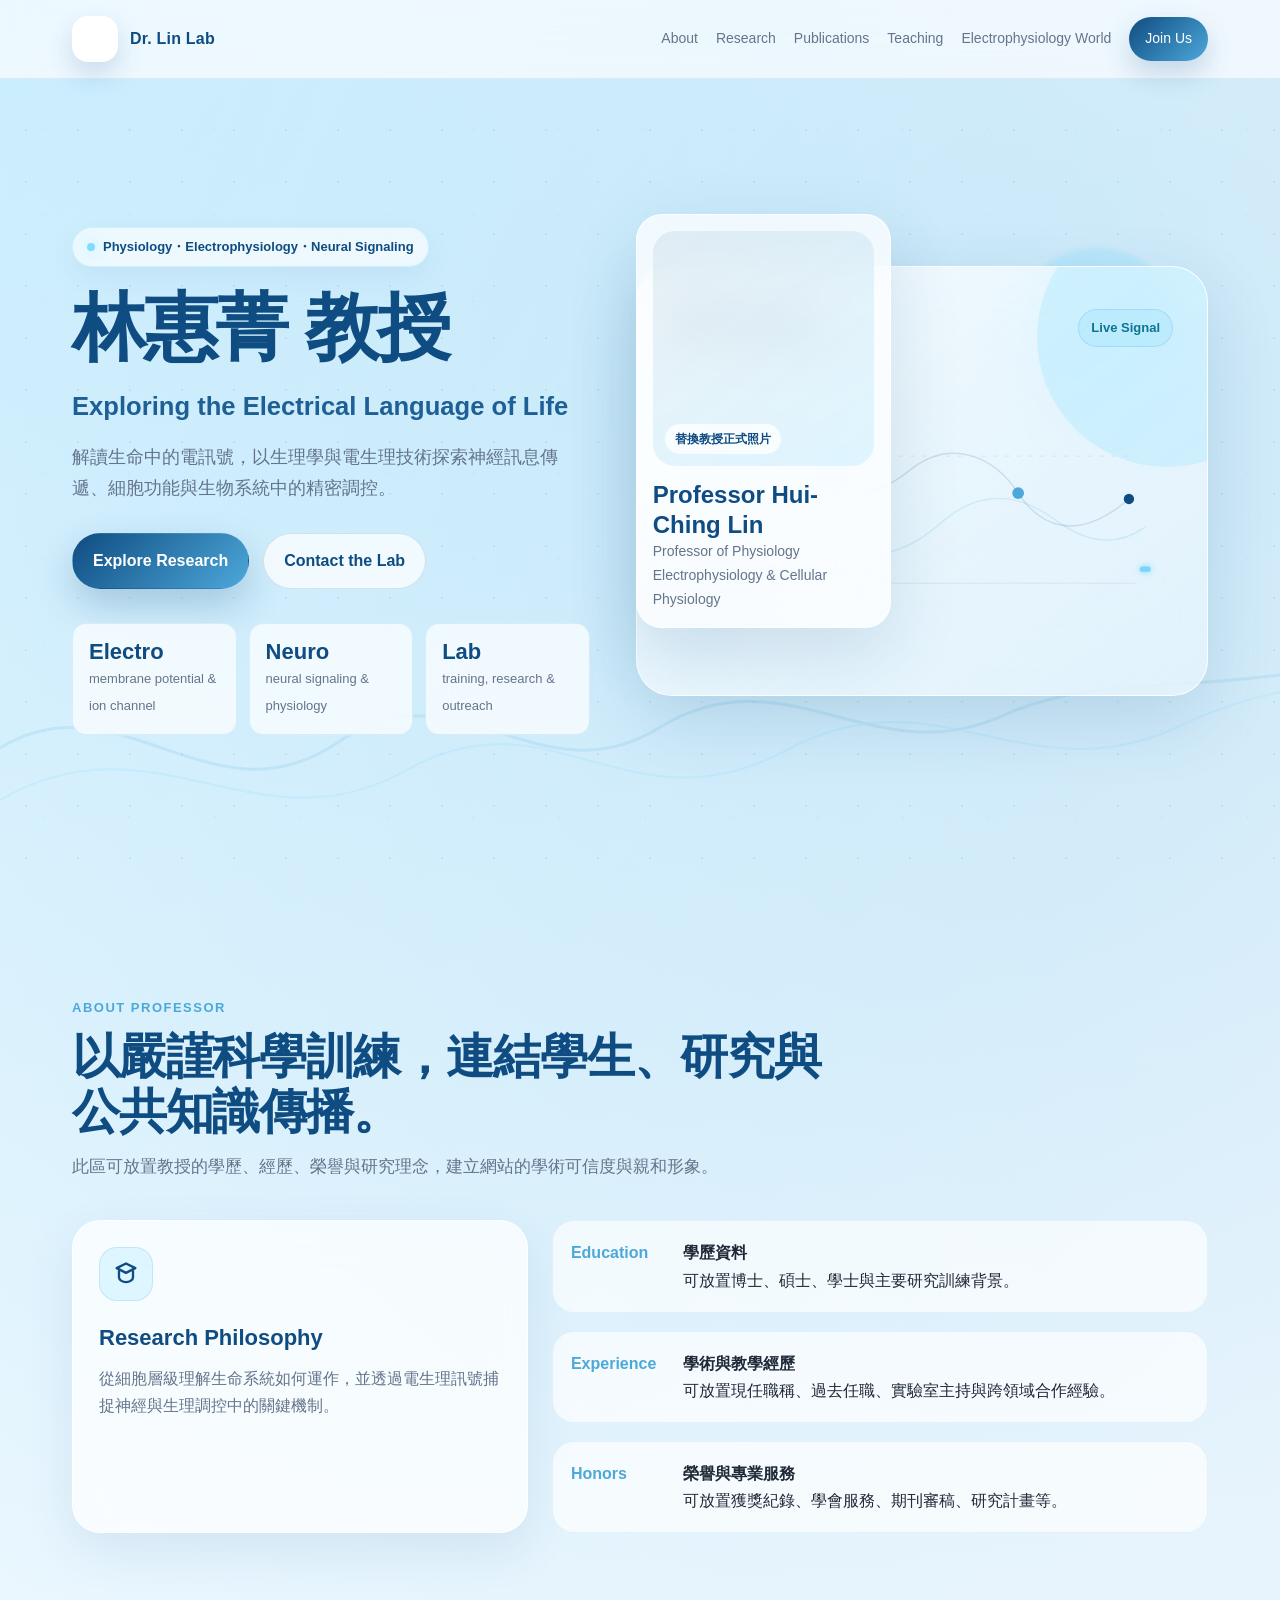
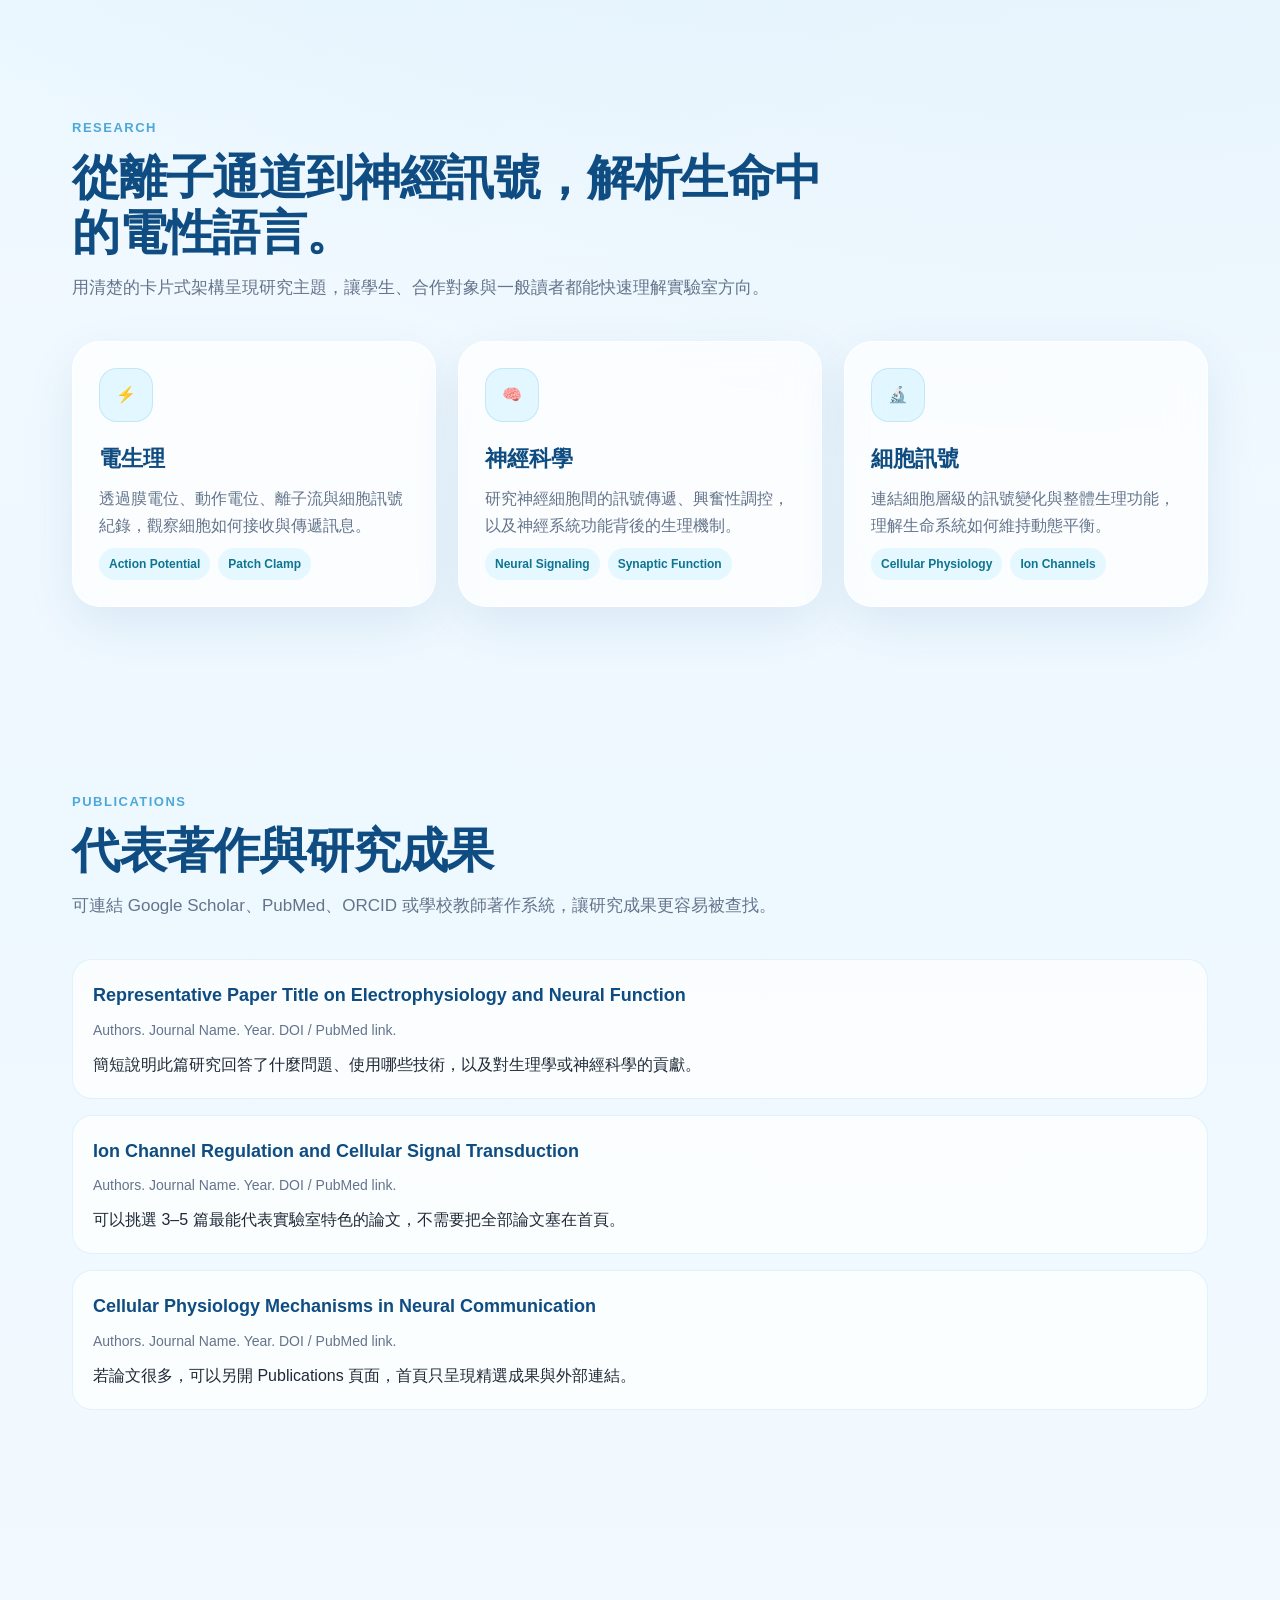
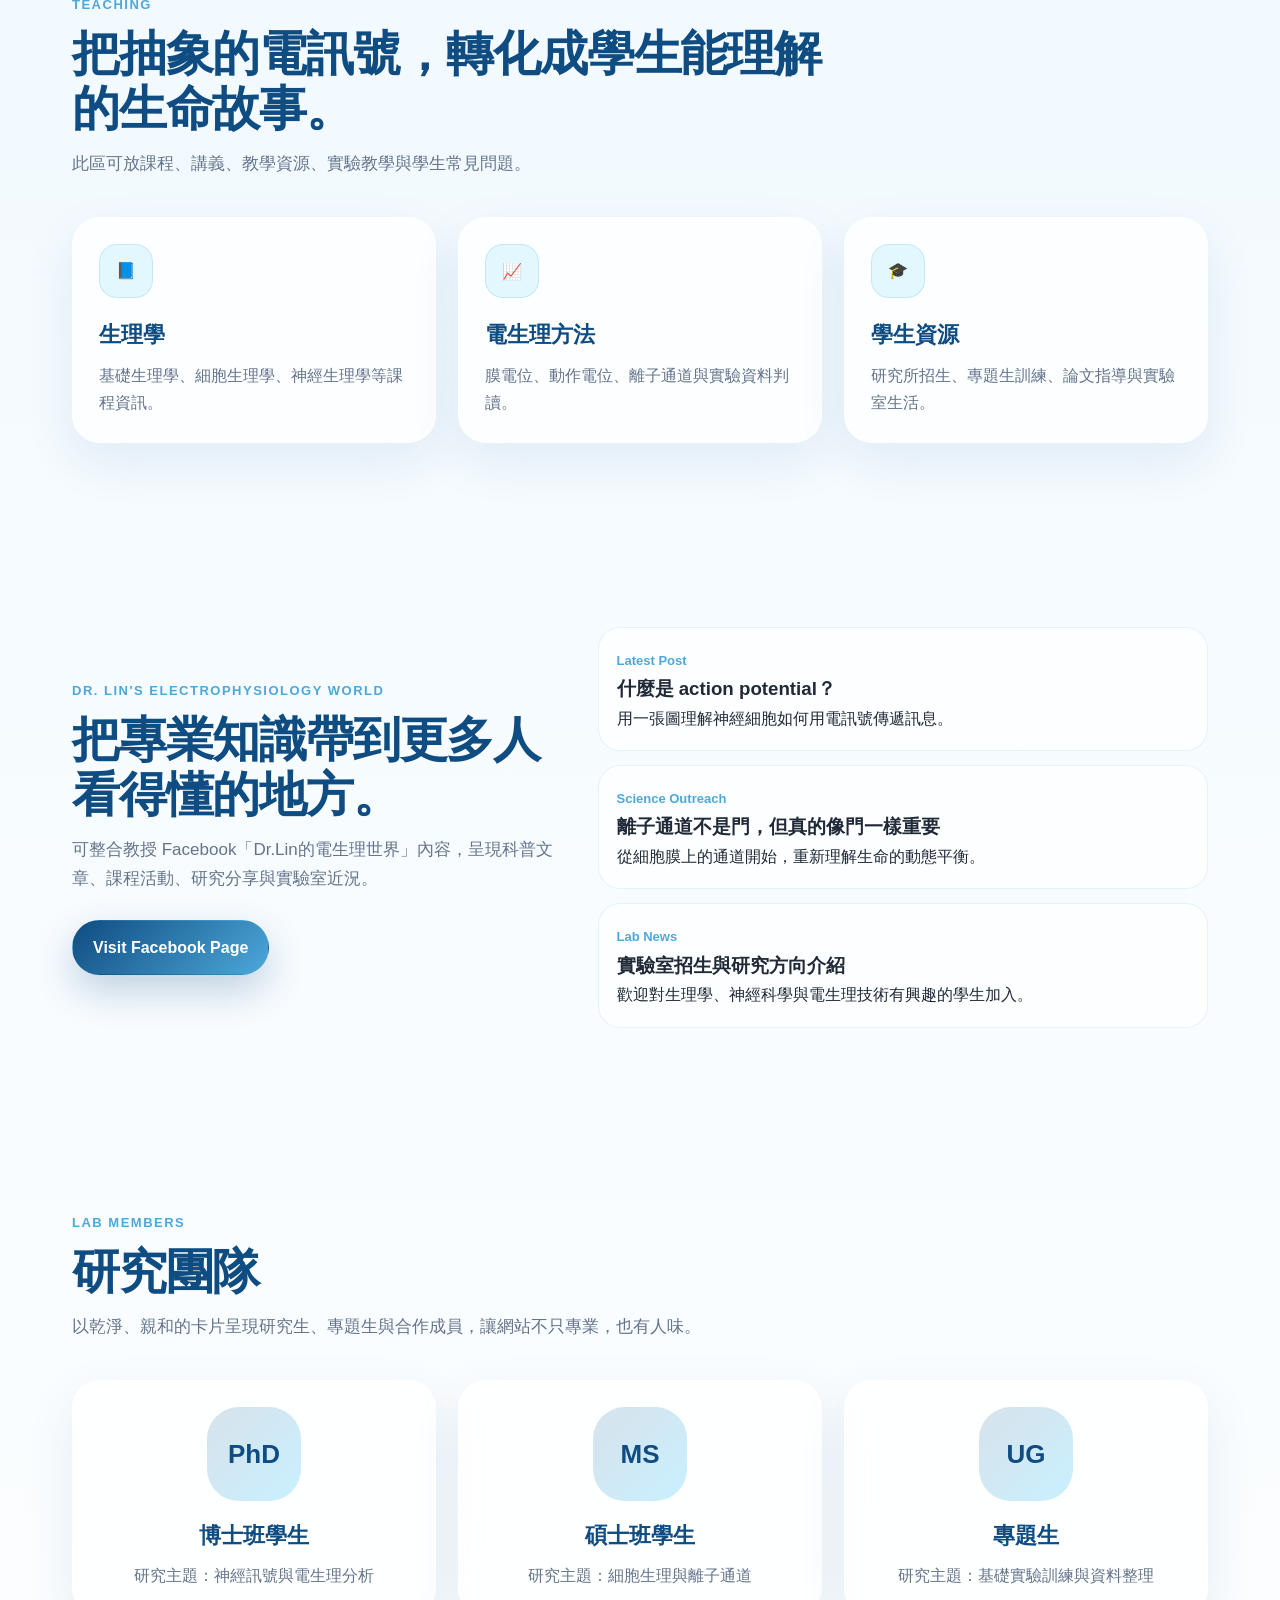
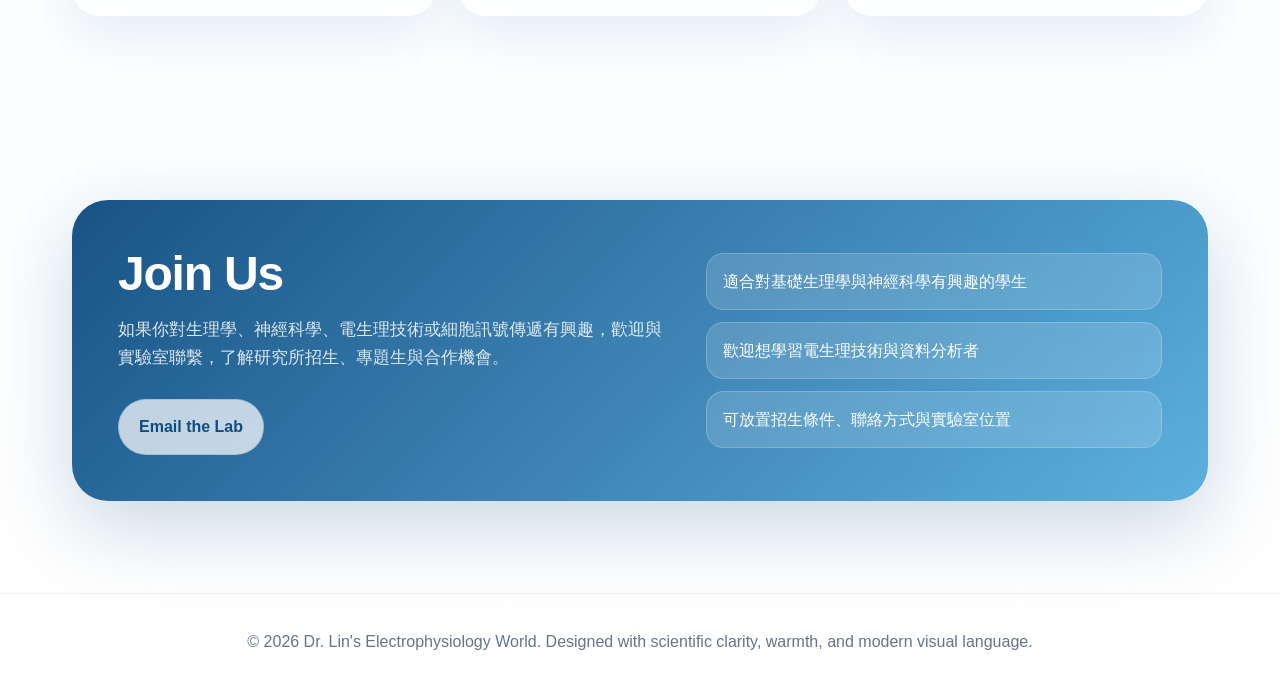
==== index.html @ 1dba5de3 "first commit" ====
<!DOCTYPE html>
<html lang="zh-Hant">
<head>
  <meta charset="UTF-8" />
  <meta name="viewport" content="width=device-width, initial-scale=1.0" />
  <title>林惠菁教授｜Dr. Lin's Electrophysiology World</title>
  <link rel="stylesheet" href="styles.css" />
</head>
<body>
  <div class="site-shell">
    <div class="particle-field"></div>
    <div class="wave-bg" aria-hidden="true">
      <svg viewBox="0 0 1440 360" fill="none" xmlns="http://www.w3.org/2000/svg">
        <path d="M0 210 C120 132 215 288 340 203 C460 120 542 262 662 188 C788 110 876 234 1005 176 C1126 122 1236 170 1440 95" stroke="#4DA8DA" stroke-width="3" opacity="0.55"/>
        <path d="M0 262 C156 168 260 315 410 230 C554 148 632 295 790 210 C942 128 1030 260 1185 185 C1290 135 1362 150 1440 126" stroke="#7FDBFF" stroke-width="2" opacity="0.74"/>
      </svg>
    </div>

    <header class="navbar">
      <div class="nav-inner">
        <a href="#home" class="brand" aria-label="回到首頁">
          <span class="brand-mark">
            <svg viewBox="0 0 48 48" fill="none" aria-hidden="true">
              <path d="M10 25C17 25 15 10 24 10C33 10 31 25 38 25" stroke="white" stroke-width="3" stroke-linecap="round"/>
              <path d="M10 31C16 31 17 20 24 20C31 20 32 31 38 31" stroke="white" stroke-width="3" stroke-linecap="round" opacity="0.72"/>
            </svg>
          </span>
          <span>Dr. Lin Lab</span>
        </a>

        <nav class="nav-links" id="navLinks">
          <a href="#about">About</a>
          <a href="#research">Research</a>
          <a href="#publications">Publications</a>
          <a href="#teaching">Teaching</a>
          <a href="#facebook">Electrophysiology World</a>
          <a href="#join" class="nav-cta">Join Us</a>
        </nav>

        <button class="mobile-menu-button" id="menuButton" aria-label="開啟選單">
          <svg width="24" height="24" viewBox="0 0 24 24" fill="none">
            <path d="M4 7H20M4 12H20M4 17H20" stroke="currentColor" stroke-width="2" stroke-linecap="round"/>
          </svg>
        </button>
      </div>
    </header>

    <main>
      <section class="hero" id="home">
        <div class="hero-copy reveal">
          <div class="eyebrow">Physiology・Electrophysiology・Neural Signaling</div>
          <h1>林惠菁 教授</h1>
          <div class="hero-subtitle">Exploring the Electrical Language of Life</div>
          <p class="hero-description">
            解讀生命中的電訊號，以生理學與電生理技術探索神經訊息傳遞、細胞功能與生物系統中的精密調控。
          </p>
          <div class="hero-actions">
            <a class="button primary" href="#research">Explore Research</a>
            <a class="button secondary" href="#join">Contact the Lab</a>
          </div>
          <div class="hero-stats">
            <div class="stat-card">
              <strong>Electro</strong>
              <span>membrane potential & ion channel</span>
            </div>
            <div class="stat-card">
              <strong>Neuro</strong>
              <span>neural signaling & physiology</span>
            </div>
            <div class="stat-card">
              <strong>Lab</strong>
              <span>training, research & outreach</span>
            </div>
          </div>
        </div>

        <div class="hero-visual reveal">
          <div class="orb one"></div>
          <div class="orb two"></div>

          <aside class="professor-card">
            <div class="professor-photo" role="img" aria-label="教授照片佔位圖"></div>
            <h2>Professor Hui-Ching Lin</h2>
            <p>Professor of Physiology<br />Electrophysiology & Cellular Physiology</p>
          </aside>

          <div class="signal-card" aria-label="膜電位曲線示意">
            <div class="signal-top">
              <div>
                <div class="signal-label">Action Potential</div>
                <p class="signal-note">Membrane voltage dynamics</p>
              </div>
              <div class="signal-chip">Live Signal</div>
            </div>

            <svg class="signal-svg" viewBox="0 0 680 310" fill="none" xmlns="http://www.w3.org/2000/svg">
              <defs>
                <linearGradient id="lineGradient" x1="0" x2="680" y1="0" y2="0" gradientUnits="userSpaceOnUse">
                  <stop stop-color="#0F4C81" />
                  <stop offset="0.55" stop-color="#4DA8DA" />
                  <stop offset="1" stop-color="#7FDBFF" />
                </linearGradient>
                <filter id="glow">
                  <feGaussianBlur stdDeviation="4" result="coloredBlur"/>
                  <feMerge>
                    <feMergeNode in="coloredBlur"/>
                    <feMergeNode in="SourceGraphic"/>
                  </feMerge>
                </filter>
              </defs>
              <path d="M34 232 H124 C144 232 152 226 164 205 L198 144 C210 122 216 76 235 68 C252 61 266 119 278 167 L306 274 C318 314 344 262 360 234 C382 196 400 231 430 231 H646" stroke="url(#lineGradient)" stroke-width="7" stroke-linecap="round" class="signal-line" filter="url(#glow)"/>
              <path d="M70 70 C120 35 174 50 205 92 C242 143 282 130 322 98 C378 52 437 78 470 128 C510 188 564 184 620 136" stroke="#0F4C81" stroke-opacity="0.14" stroke-width="2"/>
              <path d="M76 142 C135 110 170 150 214 188 C265 232 324 205 366 168 C412 128 462 122 520 164 C566 198 604 200 642 174" stroke="#4DA8DA" stroke-opacity="0.16" stroke-width="2"/>
              <circle class="neuron-node" cx="205" cy="92" r="9" fill="#7FDBFF"/>
              <circle class="neuron-node" cx="470" cy="128" r="8" fill="#4DA8DA" style="animation-delay: -1s"/>
              <circle class="neuron-node" cx="620" cy="136" r="7" fill="#0F4C81" style="animation-delay: -1.8s"/>
              <g opacity="0.7">
                <line x1="84" y1="250" x2="630" y2="250" stroke="#CBD5E1" stroke-width="1"/>
                <line x1="84" y1="78" x2="630" y2="78" stroke="#CBD5E1" stroke-width="1" stroke-dasharray="6 10"/>
                <text x="87" y="68" fill="#64748B" font-size="13">+40 mV</text>
                <text x="87" y="270" fill="#64748B" font-size="13">-70 mV</text>
              </g>
            </svg>
          </div>
        </div>
      </section>

      <section id="about">
        <div class="section-heading reveal">
          <div class="section-kicker">About Professor</div>
          <h2>以嚴謹科學訓練，連結學生、研究與公共知識傳播。</h2>
          <p>此區可放置教授的學歷、經歷、榮譽與研究理念，建立網站的學術可信度與親和形象。</p>
        </div>

        <div class="about-layout">
          <div class="glass-card reveal">
            <div class="icon-box">
              <svg width="28" height="28" viewBox="0 0 24 24" fill="none">
                <path d="M12 3L20 7L12 11L4 7L12 3Z" stroke="currentColor" stroke-width="2" stroke-linejoin="round"/>
                <path d="M6 9.5V15C6 16.7 8.7 19 12 19C15.3 19 18 16.7 18 15V9.5" stroke="currentColor" stroke-width="2" stroke-linecap="round"/>
              </svg>
            </div>
            <h3>Research Philosophy</h3>
            <p>從細胞層級理解生命系統如何運作，並透過電生理訊號捕捉神經與生理調控中的關鍵機制。</p>
          </div>

          <div class="timeline reveal">
            <div class="timeline-item">
              <div class="timeline-year">Education</div>
              <div>
                <strong>學歷資料</strong>
                <p>可放置博士、碩士、學士與主要研究訓練背景。</p>
              </div>
            </div>
            <div class="timeline-item">
              <div class="timeline-year">Experience</div>
              <div>
                <strong>學術與教學經歷</strong>
                <p>可放置現任職稱、過去任職、實驗室主持與跨領域合作經驗。</p>
              </div>
            </div>
            <div class="timeline-item">
              <div class="timeline-year">Honors</div>
              <div>
                <strong>榮譽與專業服務</strong>
                <p>可放置獲獎紀錄、學會服務、期刊審稿、研究計畫等。</p>
              </div>
            </div>
          </div>
        </div>
      </section>

      <section id="research">
        <div class="section-heading reveal">
          <div class="section-kicker">Research</div>
          <h2>從離子通道到神經訊號，解析生命中的電性語言。</h2>
          <p>用清楚的卡片式架構呈現研究主題，讓學生、合作對象與一般讀者都能快速理解實驗室方向。</p>
        </div>

        <div class="grid three">
          <article class="glass-card research-card reveal">
            <div class="icon-box">⚡</div>
            <h3>電生理</h3>
            <p>透過膜電位、動作電位、離子流與細胞訊號紀錄，觀察細胞如何接收與傳遞訊息。</p>
            <div class="tag-row">
              <span class="tag">Action Potential</span>
              <span class="tag">Patch Clamp</span>
            </div>
          </article>

          <article class="glass-card research-card reveal">
            <div class="icon-box">🧠</div>
            <h3>神經科學</h3>
            <p>研究神經細胞間的訊號傳遞、興奮性調控，以及神經系統功能背後的生理機制。</p>
            <div class="tag-row">
              <span class="tag">Neural Signaling</span>
              <span class="tag">Synaptic Function</span>
            </div>
          </article>

          <article class="glass-card research-card reveal">
            <div class="icon-box">🔬</div>
            <h3>細胞訊號</h3>
            <p>連結細胞層級的訊號變化與整體生理功能，理解生命系統如何維持動態平衡。</p>
            <div class="tag-row">
              <span class="tag">Cellular Physiology</span>
              <span class="tag">Ion Channels</span>
            </div>
          </article>
        </div>
      </section>

      <section id="publications">
        <div class="section-heading reveal">
          <div class="section-kicker">Publications</div>
          <h2>代表著作與研究成果</h2>
          <p>可連結 Google Scholar、PubMed、ORCID 或學校教師著作系統，讓研究成果更容易被查找。</p>
        </div>

        <div class="publication-list reveal">
          <article class="publication-item">
            <strong>Representative Paper Title on Electrophysiology and Neural Function</strong>
            <div class="publication-meta">Authors. Journal Name. Year. DOI / PubMed link.</div>
            <p>簡短說明此篇研究回答了什麼問題、使用哪些技術，以及對生理學或神經科學的貢獻。</p>
          </article>
          <article class="publication-item">
            <strong>Ion Channel Regulation and Cellular Signal Transduction</strong>
            <div class="publication-meta">Authors. Journal Name. Year. DOI / PubMed link.</div>
            <p>可以挑選 3–5 篇最能代表實驗室特色的論文，不需要把全部論文塞在首頁。</p>
          </article>
          <article class="publication-item">
            <strong>Cellular Physiology Mechanisms in Neural Communication</strong>
            <div class="publication-meta">Authors. Journal Name. Year. DOI / PubMed link.</div>
            <p>若論文很多，可以另開 Publications 頁面，首頁只呈現精選成果與外部連結。</p>
          </article>
        </div>
      </section>

      <section id="teaching">
        <div class="section-heading reveal">
          <div class="section-kicker">Teaching</div>
          <h2>把抽象的電訊號，轉化成學生能理解的生命故事。</h2>
          <p>此區可放課程、講義、教學資源、實驗教學與學生常見問題。</p>
        </div>

        <div class="grid three">
          <div class="glass-card reveal">
            <div class="icon-box">📘</div>
            <h3>生理學</h3>
            <p>基礎生理學、細胞生理學、神經生理學等課程資訊。</p>
          </div>
          <div class="glass-card reveal">
            <div class="icon-box">📈</div>
            <h3>電生理方法</h3>
            <p>膜電位、動作電位、離子通道與實驗資料判讀。</p>
          </div>
          <div class="glass-card reveal">
            <div class="icon-box">🎓</div>
            <h3>學生資源</h3>
            <p>研究所招生、專題生訓練、論文指導與實驗室生活。</p>
          </div>
        </div>
      </section>

      <section id="facebook">
        <div class="facebook-panel">
          <div class="section-heading reveal no-margin">
            <div class="section-kicker">Dr. Lin's Electrophysiology World</div>
            <h2>把專業知識帶到更多人看得懂的地方。</h2>
            <p>可整合教授 Facebook「Dr.Lin的電生理世界」內容，呈現科普文章、課程活動、研究分享與實驗室近況。</p>
            <div class="hero-actions facebook-action">
              <a class="button primary" href="#" target="_blank" rel="noreferrer">Visit Facebook Page</a>
            </div>
          </div>

          <div class="post-stack reveal">
            <article class="fb-post">
              <span>Latest Post</span>
              <h3>什麼是 action potential？</h3>
              <p>用一張圖理解神經細胞如何用電訊號傳遞訊息。</p>
            </article>
            <article class="fb-post">
              <span>Science Outreach</span>
              <h3>離子通道不是門，但真的像門一樣重要</h3>
              <p>從細胞膜上的通道開始，重新理解生命的動態平衡。</p>
            </article>
            <article class="fb-post">
              <span>Lab News</span>
              <h3>實驗室招生與研究方向介紹</h3>
              <p>歡迎對生理學、神經科學與電生理技術有興趣的學生加入。</p>
            </article>
          </div>
        </div>
      </section>

      <section id="members">
        <div class="section-heading reveal">
          <div class="section-kicker">Lab Members</div>
          <h2>研究團隊</h2>
          <p>以乾淨、親和的卡片呈現研究生、專題生與合作成員，讓網站不只專業，也有人味。</p>
        </div>

        <div class="grid three">
          <div class="glass-card member-card reveal">
            <div class="avatar">PhD</div>
            <h3>博士班學生</h3>
            <p>研究主題：神經訊號與電生理分析</p>
          </div>
          <div class="glass-card member-card reveal">
            <div class="avatar">MS</div>
            <h3>碩士班學生</h3>
            <p>研究主題：細胞生理與離子通道</p>
          </div>
          <div class="glass-card member-card reveal">
            <div class="avatar">UG</div>
            <h3>專題生</h3>
            <p>研究主題：基礎實驗訓練與資料整理</p>
          </div>
        </div>
      </section>

      <section id="join">
        <div class="join-banner reveal">
          <div>
            <h2>Join Us</h2>
            <p>如果你對生理學、神經科學、電生理技術或細胞訊號傳遞有興趣，歡迎與實驗室聯繫，了解研究所招生、專題生與合作機會。</p>
            <div class="hero-actions join-action">
              <a class="button secondary" href="mailto:example@nycu.edu.tw">Email the Lab</a>
            </div>
          </div>
          <ul class="join-list">
            <li>適合對基礎生理學與神經科學有興趣的學生</li>
            <li>歡迎想學習電生理技術與資料分析者</li>
            <li>可放置招生條件、聯絡方式與實驗室位置</li>
          </ul>
        </div>
      </section>
    </main>

    <footer>
      <p>© 2026 Dr. Lin's Electrophysiology World. Designed with scientific clarity, warmth, and modern visual language.</p>
    </footer>
  </div>

  <script src="script.js"></script>
</body>
</html>
---- styles.css ----
:root {
  --primary: #0F4C81;
  --secondary: #4DA8DA;
  --accent: #7FDBFF;
  --bg: #F8FBFF;
  --text: #1F2937;
  --muted: #64748B;
  --white: #FFFFFF;
  --glass: rgba(255, 255, 255, 0.72);
  --border: rgba(125, 219, 255, 0.28);
  --shadow: 0 24px 70px rgba(15, 76, 129, 0.14);
  --radius-lg: 28px;
  --radius-md: 20px;
  --radius-sm: 14px;
  --max-width: 1180px;
}

* {
  box-sizing: border-box;
  margin: 0;
  padding: 0;
}

html {
  scroll-behavior: smooth;
}

body {
  font-family: -apple-system, BlinkMacSystemFont, "Segoe UI", "Noto Sans TC", "Helvetica Neue", Arial, sans-serif;
  color: var(--text);
  background:
    radial-gradient(circle at top left, rgba(127, 219, 255, 0.32), transparent 34%),
    radial-gradient(circle at 85% 8%, rgba(77, 168, 218, 0.20), transparent 32%),
    linear-gradient(180deg, #F8FBFF 0%, #EEF8FF 45%, #FFFFFF 100%);
  overflow-x: hidden;
  line-height: 1.7;
}

a {
  color: inherit;
  text-decoration: none;
}

.site-shell {
  position: relative;
  min-height: 100vh;
}

.particle-field {
  position: fixed;
  inset: 0;
  pointer-events: none;
  z-index: -3;
  opacity: 0.6;
  background-image:
    radial-gradient(circle, rgba(15, 76, 129, 0.13) 1px, transparent 1.5px),
    radial-gradient(circle, rgba(127, 219, 255, 0.22) 1px, transparent 1.5px);
  background-size: 52px 52px, 86px 86px;
  animation: driftParticles 28s linear infinite;
}

@keyframes driftParticles {
  from { transform: translate3d(0, 0, 0); }
  to { transform: translate3d(-48px, 36px, 0); }
}

.wave-bg {
  position: fixed;
  inset: auto 0 0 0;
  height: 360px;
  z-index: -2;
  opacity: 0.25;
  overflow: hidden;
}

.wave-bg svg {
  width: 160%;
  height: 100%;
  transform: translateX(-15%);
  animation: slowWave 12s ease-in-out infinite alternate;
}

@keyframes slowWave {
  from { transform: translateX(-18%) translateY(8px); }
  to { transform: translateX(-8%) translateY(-8px); }
}

.navbar {
  position: sticky;
  top: 0;
  z-index: 20;
  backdrop-filter: blur(18px);
  background: rgba(248, 251, 255, 0.76);
  border-bottom: 1px solid rgba(15, 76, 129, 0.08);
}

.nav-inner {
  max-width: var(--max-width);
  margin: 0 auto;
  padding: 16px 22px;
  display: flex;
  align-items: center;
  justify-content: space-between;
  gap: 24px;
}

.brand {
  display: flex;
  align-items: center;
  gap: 12px;
  font-weight: 800;
  color: var(--primary);
  letter-spacing: 0.2px;
  white-space: nowrap;
}

.brand-mark {
  width: 46px;
  height: 46px;
  border-radius: 16px;
  display: grid;
  place-items: center;
  background: white;
  box-shadow: 0 12px 26px rgba(15, 76, 129, 0.16);
  overflow: hidden;
}

.brand-mark img {
  width: 100%;
  height: 100%;
  object-fit: contain;
  padding: 4px;
}

.nav-links {
  display: flex;
  align-items: center;
  gap: 18px;
  font-size: 14px;
  color: var(--muted);
}

.nav-links a {
  transition: 0.25s ease;
}

.nav-links a:hover {
  color: var(--primary);
}

.nav-cta {
  padding: 10px 16px;
  border-radius: 999px;
  color: var(--white) !important;
  background: linear-gradient(135deg, var(--primary), var(--secondary));
  box-shadow: 0 12px 28px rgba(15, 76, 129, 0.20);
}

section {
  max-width: var(--max-width);
  margin: 0 auto;
  padding: 92px 22px;
}

.hero {
  min-height: calc(100vh - 74px);
  display: grid;
  grid-template-columns: 0.95fr 1.05fr;
  align-items: center;
  gap: 46px;
  padding-top: 70px;
}

.hero-copy {
  position: relative;
  z-index: 2;
}

.eyebrow {
  display: inline-flex;
  align-items: center;
  gap: 8px;
  padding: 8px 14px;
  border: 1px solid var(--border);
  border-radius: 999px;
  background: rgba(255, 255, 255, 0.66);
  color: var(--primary);
  font-weight: 700;
  font-size: 13px;
  margin-bottom: 22px;
  box-shadow: 0 10px 28px rgba(15, 76, 129, 0.06);
}

.eyebrow::before {
  content: "";
  width: 8px;
  height: 8px;
  border-radius: 999px;
  background: var(--accent);
  box-shadow: 0 0 18px var(--accent);
}

h1 {
  font-size: clamp(42px, 6vw, 74px);
  line-height: 1.05;
  letter-spacing: -2.4px;
  color: var(--primary);
  margin-bottom: 18px;
}

.hero-subtitle {
  font-size: clamp(20px, 2vw, 28px);
  color: #1E5F96;
  font-weight: 700;
  margin-bottom: 14px;
}

.hero-description {
  color: var(--muted);
  font-size: 18px;
  max-width: 620px;
  margin-bottom: 30px;
}

.hero-actions {
  display: flex;
  gap: 14px;
  flex-wrap: wrap;
  margin-bottom: 34px;
}

.button {
  display: inline-flex;
  align-items: center;
  justify-content: center;
  gap: 8px;
  min-height: 48px;
  padding: 13px 20px;
  border-radius: 999px;
  font-weight: 800;
  transition: 0.25s ease;
  border: 1px solid transparent;
}

.button.primary {
  color: var(--white);
  background: linear-gradient(135deg, var(--primary), var(--secondary));
  box-shadow: 0 16px 38px rgba(15, 76, 129, 0.24);
}

.button.secondary {
  color: var(--primary);
  border-color: rgba(15, 76, 129, 0.14);
  background: rgba(255, 255, 255, 0.72);
}

.button:hover {
  transform: translateY(-3px);
  box-shadow: 0 18px 40px rgba(15, 76, 129, 0.18);
}

.hero-stats {
  display: grid;
  grid-template-columns: repeat(3, minmax(0, 1fr));
  gap: 12px;
  max-width: 620px;
}

.stat-card {
  padding: 16px;
  border-radius: var(--radius-sm);
  background: rgba(255, 255, 255, 0.7);
  border: 1px solid rgba(77, 168, 218, 0.16);
  backdrop-filter: blur(18px);
}

.stat-card strong {
  display: block;
  color: var(--primary);
  font-size: 22px;
  line-height: 1.1;
}

.stat-card span {
  color: var(--muted);
  font-size: 13px;
}

.hero-visual {
  position: relative;
  min-height: 610px;
  display: grid;
  place-items: center;
}

.orb {
  position: absolute;
  border-radius: 999px;
  filter: blur(2px);
  opacity: 0.75;
  animation: floatOrb 7s ease-in-out infinite alternate;
}

.orb.one {
  width: 170px;
  height: 170px;
  right: 26px;
  top: 72px;
  background: rgba(127, 219, 255, 0.34);
}

.orb.two {
  width: 110px;
  height: 110px;
  left: 4px;
  bottom: 130px;
  background: rgba(77, 168, 218, 0.22);
  animation-delay: -2s;
}

@keyframes floatOrb {
  from { transform: translateY(0) scale(1); }
  to { transform: translateY(-24px) scale(1.06); }
}

.professor-card {
  position: absolute;
  left: 0;
  top: 38px;
  z-index: 3;
  width: 255px;
  padding: 16px;
  border-radius: 26px;
  background: var(--glass);
  backdrop-filter: blur(22px);
  border: 1px solid rgba(255, 255, 255, 0.82);
  box-shadow: var(--shadow);
}

.professor-photo {
  height: 235px;
  border-radius: 22px;
  background:
    linear-gradient(145deg, rgba(15, 76, 129, 0.08), rgba(127, 219, 255, 0.22)),
    url("https://images.unsplash.com/photo-1551836022-d5d88e9218df?auto=format&fit=crop&w=800&q=80") center/cover;
  margin-bottom: 14px;
  position: relative;
  overflow: hidden;
}

.professor-photo::after {
  content: "替換教授正式照片";
  position: absolute;
  left: 12px;
  bottom: 12px;
  padding: 5px 10px;
  border-radius: 999px;
  color: var(--primary);
  background: rgba(255, 255, 255, 0.76);
  font-size: 12px;
  font-weight: 700;
}

.professor-card h2 {
  font-size: 24px;
  color: var(--primary);
  line-height: 1.25;
}

.professor-card p {
  color: var(--muted);
  font-size: 14px;
}

.signal-card {
  width: min(100%, 650px);
  min-height: 430px;
  border-radius: 36px;
  padding: 34px;
  background: linear-gradient(145deg, rgba(255, 255, 255, 0.78), rgba(238, 248, 255, 0.56));
  backdrop-filter: blur(28px);
  border: 1px solid rgba(255, 255, 255, 0.88);
  box-shadow: var(--shadow);
  position: relative;
  overflow: hidden;
}

.signal-card::before {
  content: "";
  position: absolute;
  inset: -60px -90px auto auto;
  width: 260px;
  height: 260px;
  border-radius: 999px;
  background: rgba(127, 219, 255, 0.24);
}

.signal-top {
  display: flex;
  align-items: center;
  justify-content: space-between;
  gap: 14px;
  position: relative;
  z-index: 2;
  margin-bottom: 28px;
}

.signal-label {
  color: var(--primary);
  font-weight: 900;
  font-size: 18px;
}

.signal-note {
  color: var(--muted);
  font-size: 14px;
}

.signal-chip {
  color: #0E7490;
  background: rgba(127, 219, 255, 0.20);
  border: 1px solid rgba(77, 168, 218, 0.24);
  padding: 7px 12px;
  border-radius: 999px;
  font-size: 13px;
  font-weight: 800;
}

.signal-svg {
  position: relative;
  z-index: 2;
  width: 100%;
  height: 260px;
}

.signal-line {
  stroke-dasharray: 900;
  stroke-dashoffset: 900;
  animation: drawSignal 4.5s ease-in-out infinite;
}

@keyframes drawSignal {
  0% { stroke-dashoffset: 900; opacity: 0.45; }
  45% { stroke-dashoffset: 0; opacity: 1; }
  100% { stroke-dashoffset: -900; opacity: 0.48; }
}

.neuron-node {
  animation: pulseNode 2.7s ease-in-out infinite;
  transform-origin: center;
}

@keyframes pulseNode {
  0%, 100% { opacity: 0.55; transform: scale(1); }
  50% { opacity: 1; transform: scale(1.16); }
}

.section-heading {
  max-width: 760px;
  margin-bottom: 38px;
}

.section-kicker {
  color: var(--secondary);
  font-weight: 900;
  letter-spacing: 1.5px;
  text-transform: uppercase;
  font-size: 13px;
  margin-bottom: 10px;
}

.section-heading h2,
.join-banner h2 {
  font-size: clamp(30px, 4vw, 48px);
  line-height: 1.15;
  color: var(--primary);
  letter-spacing: -1.2px;
  margin-bottom: 14px;
}

.section-heading p {
  color: var(--muted);
  font-size: 17px;
}

.grid {
  display: grid;
  gap: 22px;
}

.grid.three {
  grid-template-columns: repeat(3, minmax(0, 1fr));
}

.grid.two {
  grid-template-columns: repeat(2, minmax(0, 1fr));
}

.glass-card {
  padding: 26px;
  border-radius: var(--radius-lg);
  background: var(--glass);
  border: 1px solid rgba(255, 255, 255, 0.82);
  box-shadow: 0 18px 50px rgba(15, 76, 129, 0.09);
  backdrop-filter: blur(18px);
  transition: 0.28s ease;
  position: relative;
  overflow: hidden;
}

.glass-card::after {
  content: "";
  position: absolute;
  inset: 0;
  background: linear-gradient(135deg, rgba(127, 219, 255, 0.12), transparent 36%);
  opacity: 0;
  transition: 0.28s ease;
  pointer-events: none;
}

.glass-card:hover {
  transform: translateY(-7px);
  box-shadow: 0 26px 70px rgba(15, 76, 129, 0.14);
}

.glass-card:hover::after {
  opacity: 1;
}

.icon-box {
  width: 54px;
  height: 54px;
  display: grid;
  place-items: center;
  border-radius: 18px;
  color: var(--primary);
  background: rgba(127, 219, 255, 0.20);
  border: 1px solid rgba(77, 168, 218, 0.20);
  margin-bottom: 18px;
}

.glass-card h3 {
  color: var(--primary);
  font-size: 22px;
  margin-bottom: 8px;
}

.glass-card p,
.glass-card li {
  color: var(--muted);
}

.about-layout {
  display: grid;
  grid-template-columns: 0.82fr 1.18fr;
  gap: 24px;
  align-items: stretch;
}

.timeline {
  display: grid;
  gap: 18px;
}

.timeline-item {
  display: grid;
  grid-template-columns: 96px 1fr;
  gap: 16px;
  padding: 18px;
  border-radius: 22px;
  background: rgba(255, 255, 255, 0.66);
  border: 1px solid rgba(77, 168, 218, 0.12);
}

.timeline-year {
  color: var(--secondary);
  font-weight: 900;
}

.research-card {
  min-height: 260px;
}

.publication-list {
  display: grid;
  gap: 16px;
}

.publication-item {
  padding: 20px;
  border-radius: 20px;
  background: rgba(255, 255, 255, 0.72);
  border: 1px solid rgba(77, 168, 218, 0.14);
  display: grid;
  gap: 8px;
}

.publication-item strong {
  color: var(--primary);
  font-size: 18px;
}

.publication-meta {
  color: var(--muted);
  font-size: 14px;
}

.tag-row {
  display: flex;
  flex-wrap: wrap;
  gap: 8px;
  margin-top: 8px;
}

.tag {
  padding: 6px 10px;
  border-radius: 999px;
  color: #0E7490;
  background: rgba(127, 219, 255, 0.18);
  font-size: 12px;
  font-weight: 800;
}

.facebook-panel {
  display: grid;
  grid-template-columns: 0.9fr 1.1fr;
  gap: 26px;
  align-items: center;
}

.no-margin {
  margin-bottom: 0;
}

.facebook-action,
.join-action {
  margin-top: 26px;
  margin-bottom: 0;
}

.post-stack {
  display: grid;
  gap: 14px;
}

.fb-post {
  padding: 18px;
  border-radius: 22px;
  background: rgba(255, 255, 255, 0.72);
  border: 1px solid rgba(77, 168, 218, 0.14);
}

.fb-post span {
  color: var(--secondary);
  font-weight: 900;
  font-size: 13px;
}

.member-card {
  text-align: center;
}

.avatar {
  width: 94px;
  height: 94px;
  border-radius: 32px;
  margin: 0 auto 16px;
  background: linear-gradient(135deg, rgba(15, 76, 129, 0.16), rgba(127, 219, 255, 0.42));
  display: grid;
  place-items: center;
  color: var(--primary);
  font-weight: 900;
  font-size: 26px;
}

.join-banner {
  padding: 46px;
  border-radius: 36px;
  background:
    linear-gradient(135deg, rgba(15, 76, 129, 0.96), rgba(77, 168, 218, 0.90)),
    radial-gradient(circle at top right, rgba(127, 219, 255, 0.38), transparent 36%);
  color: var(--white);
  display: grid;
  grid-template-columns: 1.1fr 0.9fr;
  gap: 30px;
  align-items: center;
  box-shadow: 0 26px 80px rgba(15, 76, 129, 0.22);
  overflow: hidden;
  position: relative;
}

.join-banner h2 {
  color: var(--white);
}

.join-banner p {
  color: rgba(255, 255, 255, 0.84);
  font-size: 17px;
}

.join-list {
  display: grid;
  gap: 12px;
  list-style: none;
}

.join-list li {
  padding: 14px 16px;
  border-radius: 18px;
  background: rgba(255, 255, 255, 0.14);
  border: 1px solid rgba(255, 255, 255, 0.20);
}

footer {
  border-top: 1px solid rgba(15, 76, 129, 0.08);
  padding: 34px 22px;
  color: var(--muted);
  text-align: center;
  background: rgba(255, 255, 255, 0.48);
}

.reveal {
  opacity: 0;
  transform: translateY(24px);
  transition: opacity 0.8s ease, transform 0.8s ease;
}

.reveal.visible {
  opacity: 1;
  transform: translateY(0);
}

.mobile-menu-button {
  display: none;
  border: 0;
  background: rgba(255, 255, 255, 0.75);
  border-radius: 14px;
  padding: 10px;
  color: var(--primary);
}

@media (max-width: 980px) {
  .hero,
  .about-layout,
  .facebook-panel,
  .join-banner {
    grid-template-columns: 1fr;
  }

  .hero {
    padding-top: 44px;
  }

  .hero-visual {
    min-height: 560px;
  }

  .professor-card {
    left: 18px;
  }

  .grid.three,
  .grid.two {
    grid-template-columns: 1fr;
  }

  .nav-links {
    position: fixed;
    left: 18px;
    right: 18px;
    top: 74px;
    padding: 18px;
    flex-direction: column;
    align-items: stretch;
    background: rgba(255, 255, 255, 0.92);
    border: 1px solid rgba(77, 168, 218, 0.16);
    border-radius: 24px;
    box-shadow: var(--shadow);
    backdrop-filter: blur(20px);
    transform: translateY(-18px);
    opacity: 0;
    pointer-events: none;
    transition: 0.24s ease;
  }

  .nav-links.open {
    transform: translateY(0);
    opacity: 1;
    pointer-events: auto;
  }

  .mobile-menu-button {
    display: grid;
    place-items: center;
  }
}

@media (max-width: 640px) {
  section {
    padding: 72px 18px;
  }

  .hero-stats {
    grid-template-columns: 1fr;
  }

  .hero-visual {
    min-height: 680px;
  }

  .professor-card {
    position: relative;
    width: 100%;
    top: auto;
    left: auto;
    margin-bottom: -20px;
  }

  .signal-card {
    padding: 24px;
    border-radius: 28px;
  }

  .timeline-item {
    grid-template-columns: 1fr;
  }

  .join-banner {
    padding: 30px;
  }
}
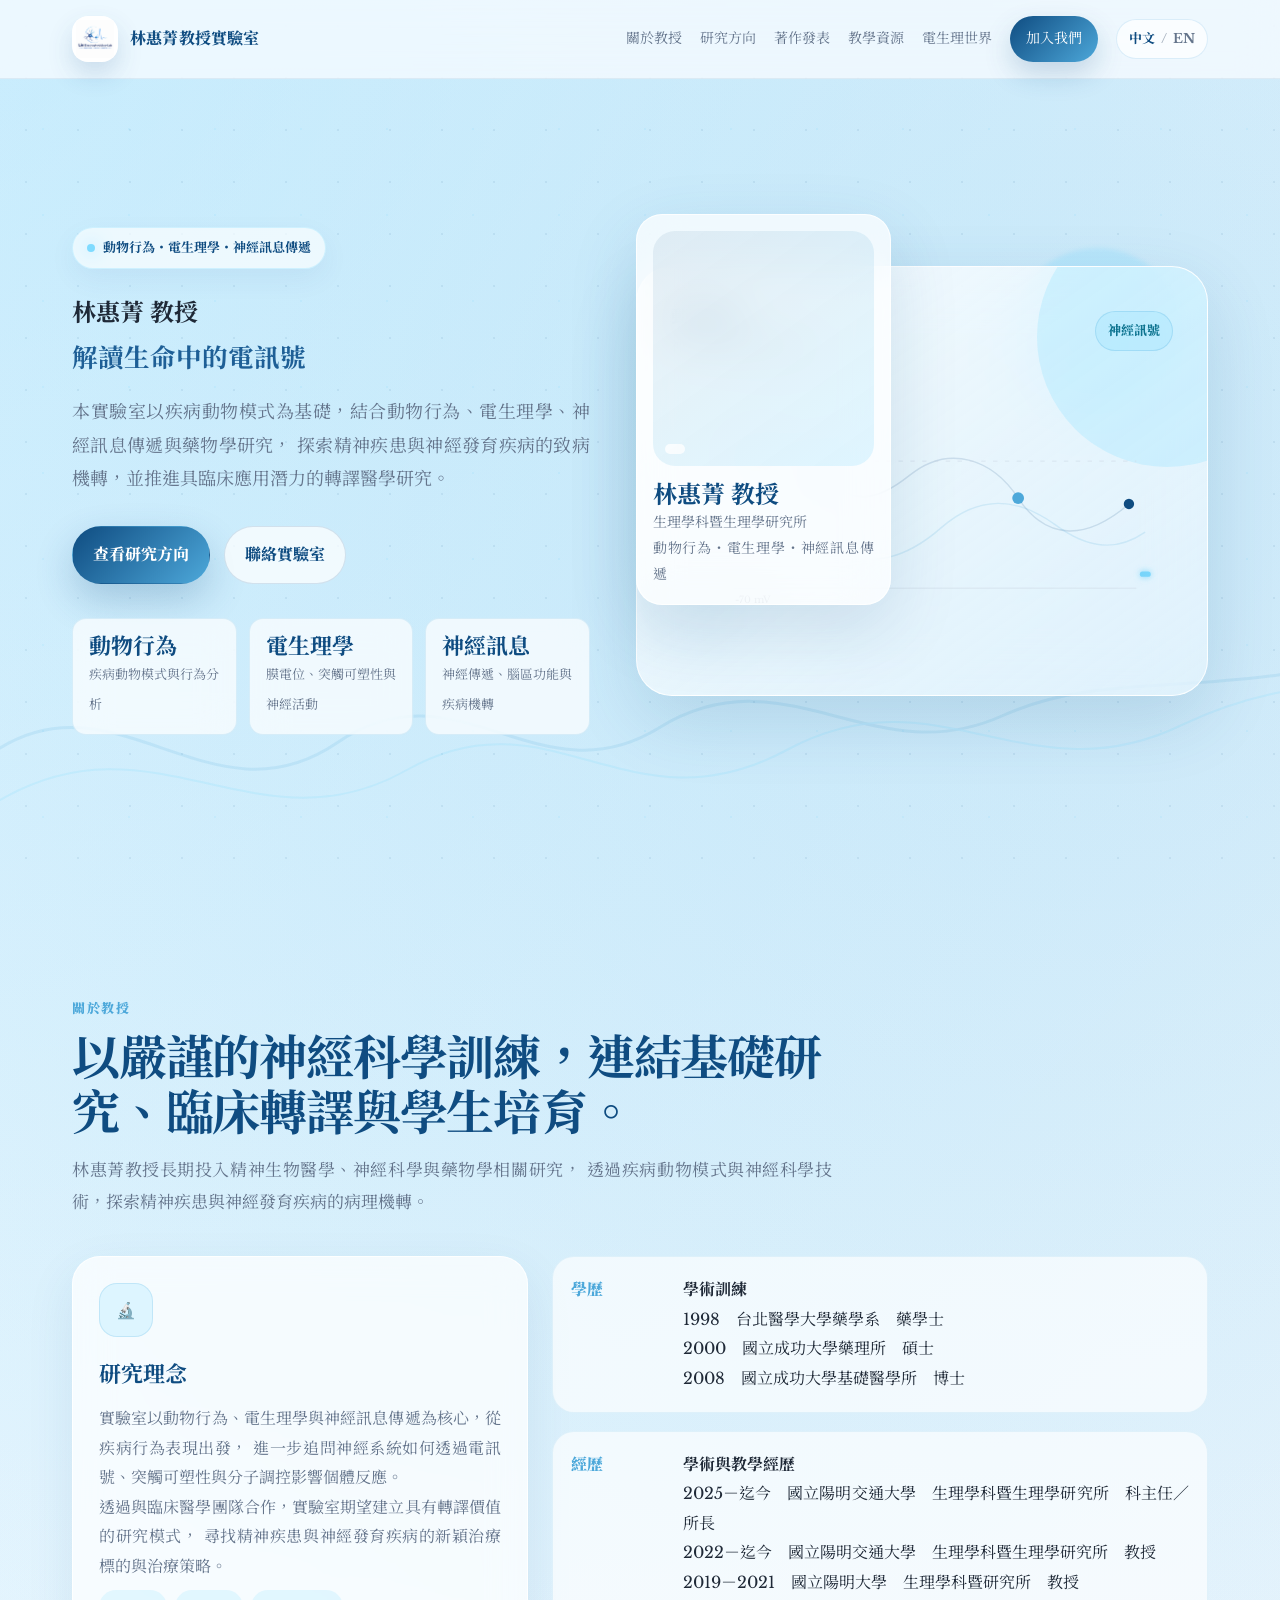
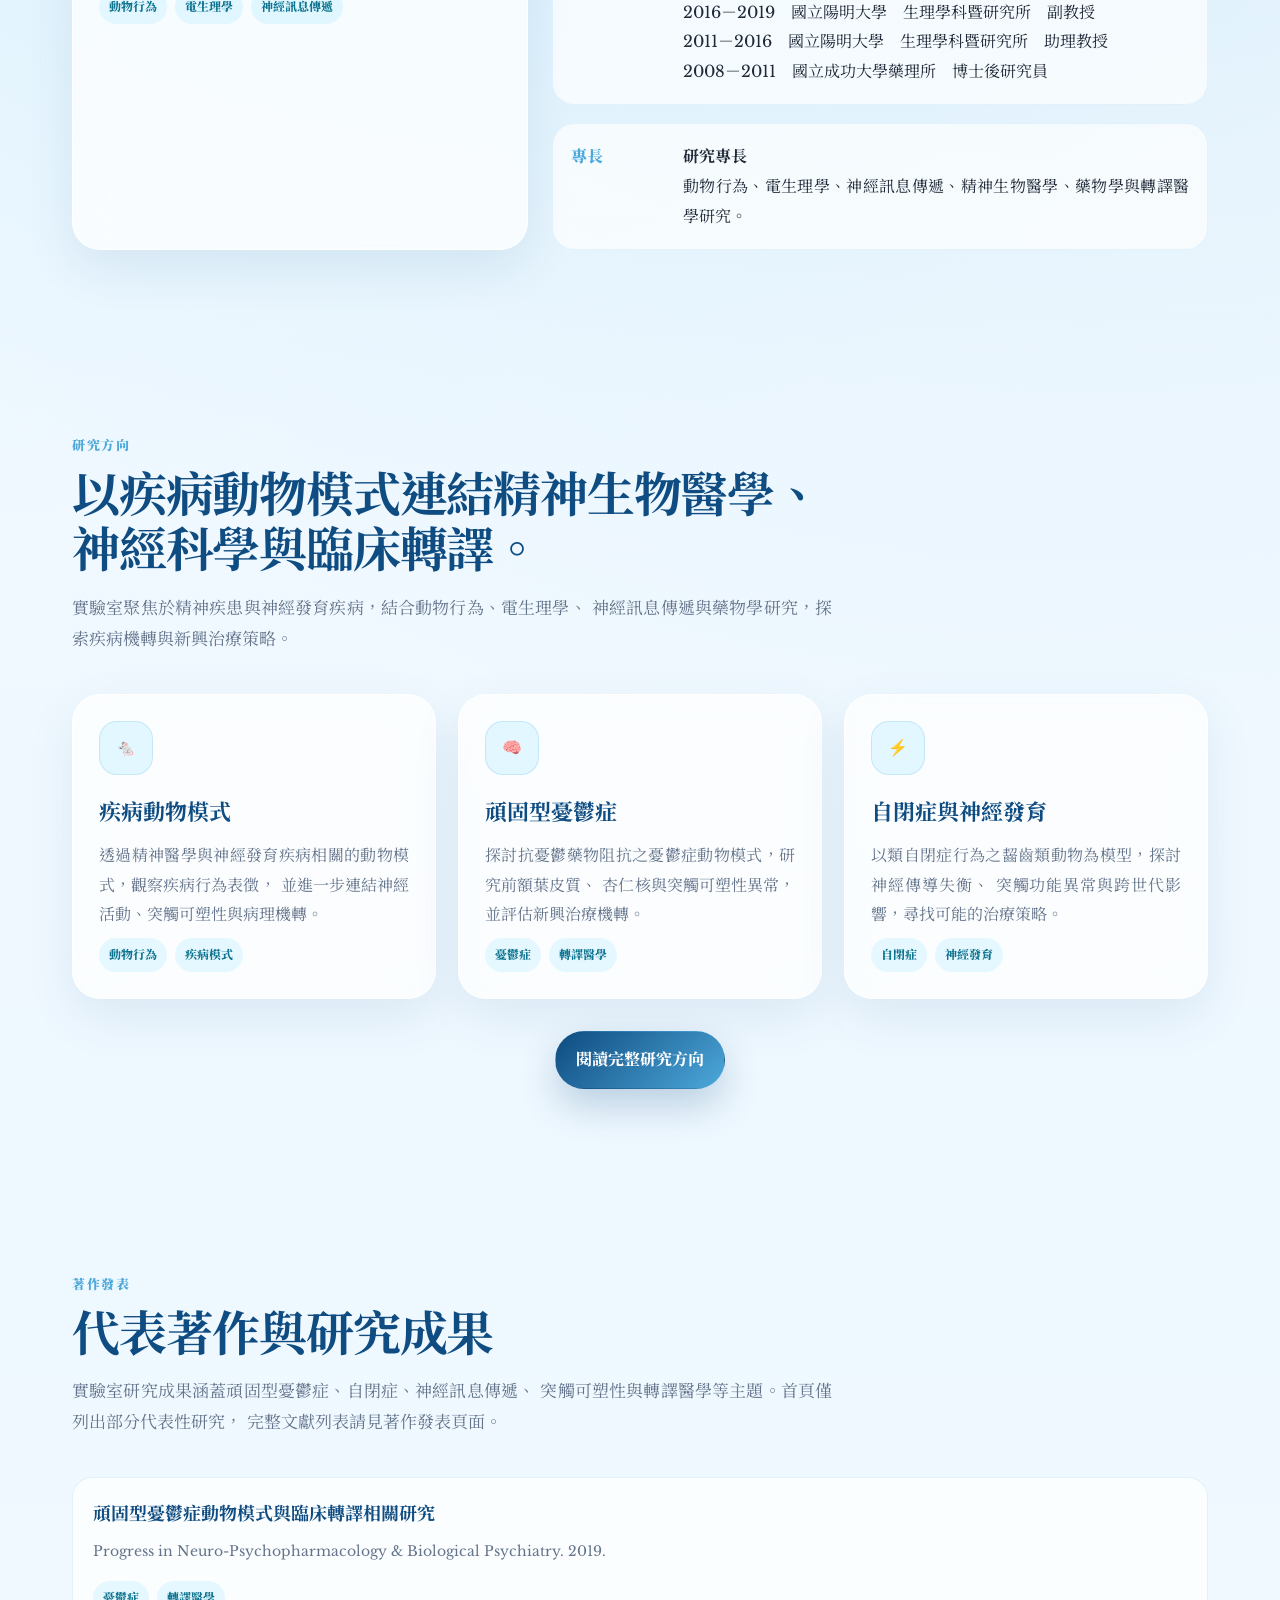
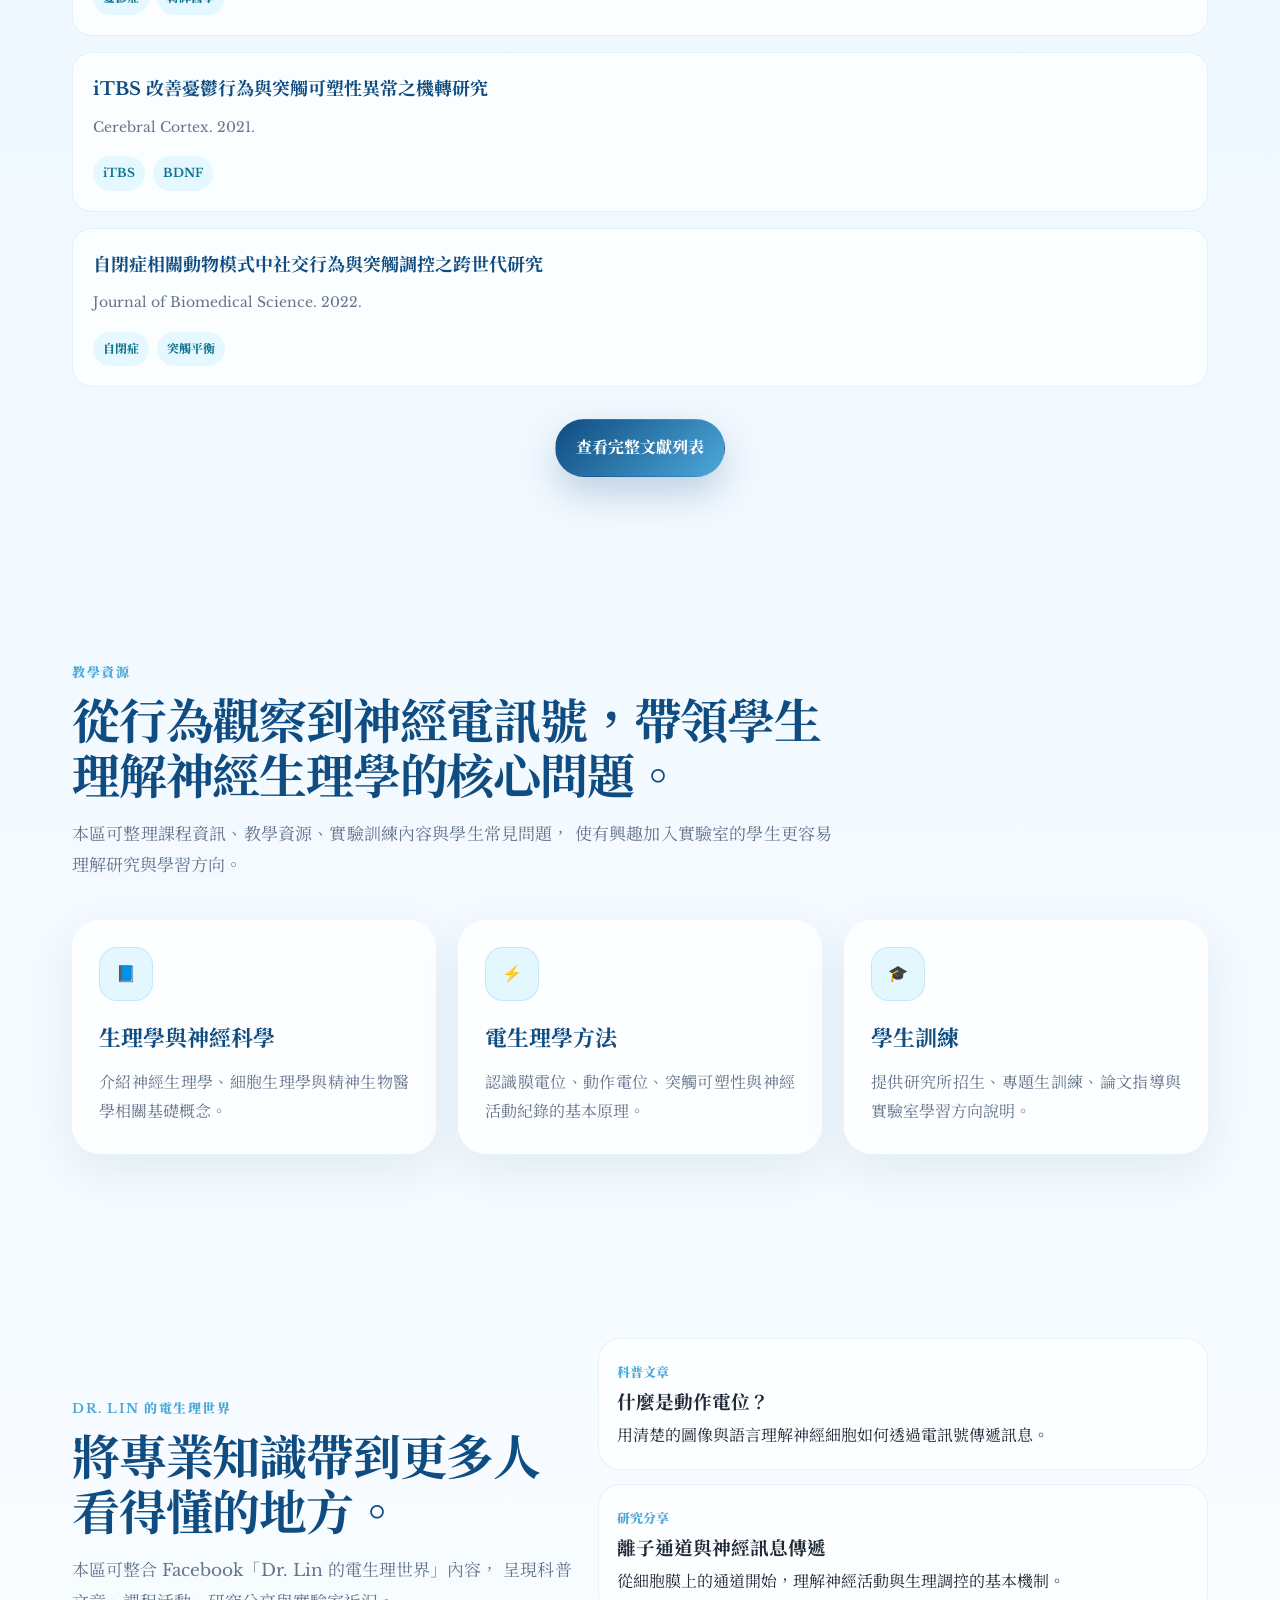
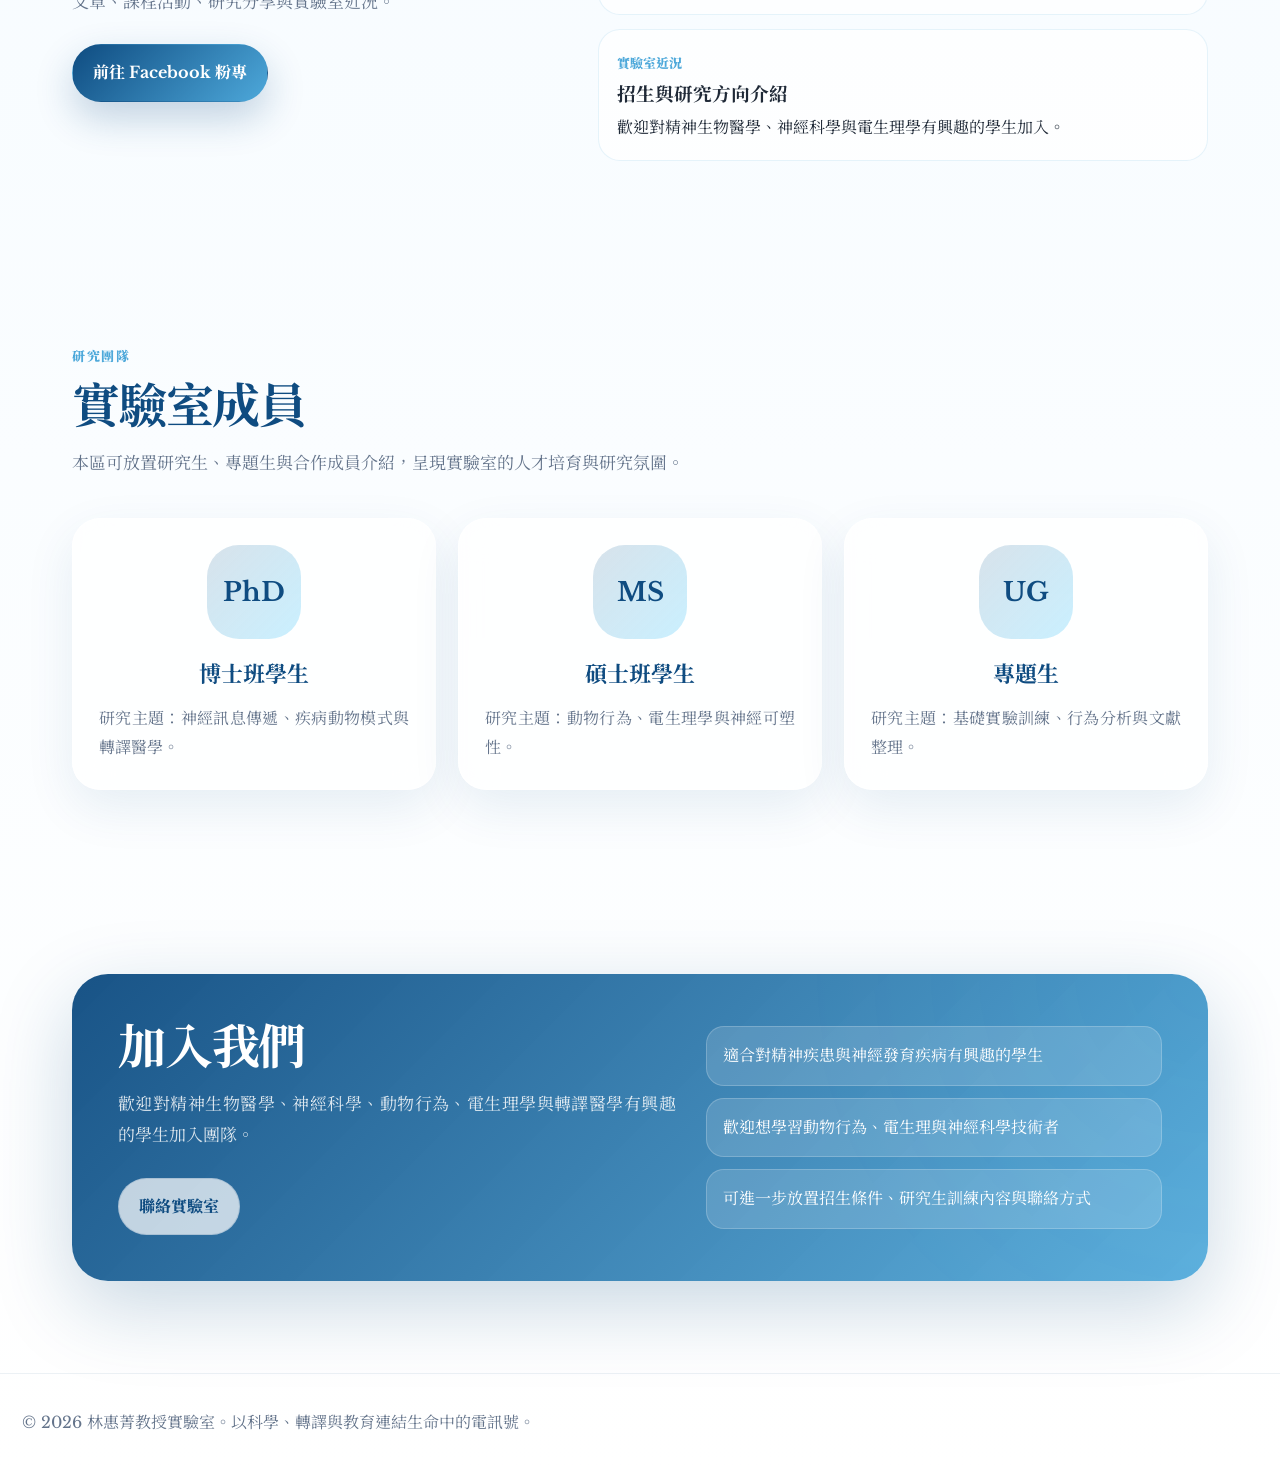
==== commit 3e3ac9bf: "[ccreate]model" ====
--- a/index.html
+++ b/index.html
@@ -3,12 +3,19 @@
 <head>
   <meta charset="UTF-8" />
   <meta name="viewport" content="width=device-width, initial-scale=1.0" />
-  <title>林惠菁教授｜Dr. Lin's Electrophysiology World</title>
+  <title>林惠菁教授實驗室｜動物行為・電生理學・神經訊息傳遞</title>
+
+  <link rel="preconnect" href="https://fonts.googleapis.com">
+  <link rel="preconnect" href="https://fonts.gstatic.com" crossorigin>
+  <link href="https://fonts.googleapis.com/css2?family=Libre+Baskerville:wght@400;700&family=Noto+Serif+TC:wght@400;500;600;700;900&display=swap" rel="stylesheet">
+
   <link rel="stylesheet" href="styles.css" />
 </head>
+
 <body>
   <div class="site-shell">
     <div class="particle-field"></div>
+
     <div class="wave-bg" aria-hidden="true">
       <svg viewBox="0 0 1440 360" fill="none" xmlns="http://www.w3.org/2000/svg">
         <path d="M0 210 C120 132 215 288 340 203 C460 120 542 262 662 188 C788 110 876 234 1005 176 C1126 122 1236 170 1440 95" stroke="#4DA8DA" stroke-width="3" opacity="0.55"/>
@@ -18,23 +25,26 @@
 
     <header class="navbar">
       <div class="nav-inner">
-        <a href="#home" class="brand" aria-label="回到首頁">
+        <a href="index.html#home" class="brand" aria-label="回到首頁">
           <span class="brand-mark">
-            <svg viewBox="0 0 48 48" fill="none" aria-hidden="true">
-              <path d="M10 25C17 25 15 10 24 10C33 10 31 25 38 25" stroke="white" stroke-width="3" stroke-linecap="round"/>
-              <path d="M10 31C16 31 17 20 24 20C31 20 32 31 38 31" stroke="white" stroke-width="3" stroke-linecap="round" opacity="0.72"/>
-            </svg>
+            <img src="logo.png" alt="林惠菁教授實驗室標誌">
           </span>
-          <span>Dr. Lin Lab</span>
+          <span>林惠菁教授實驗室</span>
         </a>
 
         <nav class="nav-links" id="navLinks">
-          <a href="#about">About</a>
-          <a href="#research">Research</a>
-          <a href="#publications">Publications</a>
-          <a href="#teaching">Teaching</a>
-          <a href="#facebook">Electrophysiology World</a>
-          <a href="#join" class="nav-cta">Join Us</a>
+          <a href="#about">關於教授</a>
+          <a href="#research">研究方向</a>
+          <a href="#publications">著作發表</a>
+          <a href="#teaching">教學資源</a>
+          <a href="#facebook">電生理世界</a>
+          <a href="#join" class="nav-cta">加入我們</a>
+
+          <div class="language-switch">
+            <a href="index.html" class="active">中文</a>
+            <span>/</span>
+            <a href="index_en.html">EN</a>
+          </div>
         </nav>
 
         <button class="mobile-menu-button" id="menuButton" aria-label="開啟選單">
@@ -48,28 +58,36 @@
     <main>
       <section class="hero" id="home">
         <div class="hero-copy reveal">
-          <div class="eyebrow">Physiology・Electrophysiology・Neural Signaling</div>
+          <div class="eyebrow">動物行為・電生理學・神經訊息傳遞</div>
+
           <h1>林惠菁 教授</h1>
-          <div class="hero-subtitle">Exploring the Electrical Language of Life</div>
+
+          <div class="hero-subtitle">解讀生命中的電訊號</div>
+
           <p class="hero-description">
-            解讀生命中的電訊號，以生理學與電生理技術探索神經訊息傳遞、細胞功能與生物系統中的精密調控。
-          </p>
+            本實驗室以疾病動物模式為基礎，結合動物行為、電生理學、神經訊息傳遞與藥物學研究，
+            探索精神疾患與神經發育疾病的致病機轉，並推進具臨床應用潛力的轉譯醫學研究。
+          </p>
+
           <div class="hero-actions">
-            <a class="button primary" href="#research">Explore Research</a>
-            <a class="button secondary" href="#join">Contact the Lab</a>
-          </div>
+            <a class="button primary" href="#research">查看研究方向</a>
+            <a class="button secondary" href="#join">聯絡實驗室</a>
+          </div>
+
           <div class="hero-stats">
             <div class="stat-card">
-              <strong>Electro</strong>
-              <span>membrane potential & ion channel</span>
-            </div>
+              <strong>動物行為</strong>
+              <span>疾病動物模式與行為分析</span>
+            </div>
+
             <div class="stat-card">
-              <strong>Neuro</strong>
-              <span>neural signaling & physiology</span>
-            </div>
+              <strong>電生理學</strong>
+              <span>膜電位、突觸可塑性與神經活動</span>
+            </div>
+
             <div class="stat-card">
-              <strong>Lab</strong>
-              <span>training, research & outreach</span>
+              <strong>神經訊息</strong>
+              <span>神經傳遞、腦區功能與疾病機轉</span>
             </div>
           </div>
         </div>
@@ -79,18 +97,18 @@
           <div class="orb two"></div>
 
           <aside class="professor-card">
-            <div class="professor-photo" role="img" aria-label="教授照片佔位圖"></div>
-            <h2>Professor Hui-Ching Lin</h2>
-            <p>Professor of Physiology<br />Electrophysiology & Cellular Physiology</p>
+            <div class="professor-photo" role="img" aria-label="林惠菁教授照片"></div>
+            <h2>林惠菁 教授</h2>
+            <p>生理學科暨生理學研究所<br />動物行為・電生理學・神經訊息傳遞</p>
           </aside>
 
           <div class="signal-card" aria-label="膜電位曲線示意">
             <div class="signal-top">
               <div>
-                <div class="signal-label">Action Potential</div>
-                <p class="signal-note">Membrane voltage dynamics</p>
+                <div class="signal-label">動作電位</div>
+                <p class="signal-note">神經活動與膜電位變化</p>
               </div>
-              <div class="signal-chip">Live Signal</div>
+              <div class="signal-chip">神經訊號</div>
             </div>
 
             <svg class="signal-svg" viewBox="0 0 680 310" fill="none" xmlns="http://www.w3.org/2000/svg">
@@ -108,6 +126,7 @@
                   </feMerge>
                 </filter>
               </defs>
+
               <path d="M34 232 H124 C144 232 152 226 164 205 L198 144 C210 122 216 76 235 68 C252 61 266 119 278 167 L306 274 C318 314 344 262 360 234 C382 196 400 231 430 231 H646" stroke="url(#lineGradient)" stroke-width="7" stroke-linecap="round" class="signal-line" filter="url(#glow)"/>
               <path d="M70 70 C120 35 174 50 205 92 C242 143 282 130 322 98 C378 52 437 78 470 128 C510 188 564 184 620 136" stroke="#0F4C81" stroke-opacity="0.14" stroke-width="2"/>
               <path d="M76 142 C135 110 170 150 214 188 C265 232 324 205 366 168 C412 128 462 122 520 164 C566 198 604 200 642 174" stroke="#4DA8DA" stroke-opacity="0.16" stroke-width="2"/>
@@ -127,43 +146,63 @@
 
       <section id="about">
         <div class="section-heading reveal">
-          <div class="section-kicker">About Professor</div>
-          <h2>以嚴謹科學訓練，連結學生、研究與公共知識傳播。</h2>
-          <p>此區可放置教授的學歷、經歷、榮譽與研究理念，建立網站的學術可信度與親和形象。</p>
+          <div class="section-kicker">關於教授</div>
+          <h2>以嚴謹的神經科學訓練，連結基礎研究、臨床轉譯與學生培育。</h2>
+          <p>
+            林惠菁教授長期投入精神生物醫學、神經科學與藥物學相關研究，
+            透過疾病動物模式與神經科學技術，探索精神疾患與神經發育疾病的病理機轉。
+          </p>
         </div>
 
         <div class="about-layout">
           <div class="glass-card reveal">
-            <div class="icon-box">
-              <svg width="28" height="28" viewBox="0 0 24 24" fill="none">
-                <path d="M12 3L20 7L12 11L4 7L12 3Z" stroke="currentColor" stroke-width="2" stroke-linejoin="round"/>
-                <path d="M6 9.5V15C6 16.7 8.7 19 12 19C15.3 19 18 16.7 18 15V9.5" stroke="currentColor" stroke-width="2" stroke-linecap="round"/>
-              </svg>
-            </div>
-            <h3>Research Philosophy</h3>
-            <p>從細胞層級理解生命系統如何運作，並透過電生理訊號捕捉神經與生理調控中的關鍵機制。</p>
+            <div class="icon-box">🔬</div>
+            <h3>研究理念</h3>
+            <p>
+              實驗室以動物行為、電生理學與神經訊息傳遞為核心，從疾病行為表現出發，
+              進一步追問神經系統如何透過電訊號、突觸可塑性與分子調控影響個體反應。
+            </p>
+            <p>
+              透過與臨床醫學團隊合作，實驗室期望建立具有轉譯價值的研究模式，
+              尋找精神疾患與神經發育疾病的新穎治療標的與治療策略。
+            </p>
+
+            <div class="tag-row">
+              <span class="tag">動物行為</span>
+              <span class="tag">電生理學</span>
+              <span class="tag">神經訊息傳遞</span>
+            </div>
           </div>
 
           <div class="timeline reveal">
             <div class="timeline-item">
-              <div class="timeline-year">Education</div>
+              <div class="timeline-year">學歷</div>
               <div>
-                <strong>學歷資料</strong>
-                <p>可放置博士、碩士、學士與主要研究訓練背景。</p>
+                <strong>學術訓練</strong>
+                <p>1998　台北醫學大學藥學系　藥學士</p>
+                <p>2000　國立成功大學藥理所　碩士</p>
+                <p>2008　國立成功大學基礎醫學所　博士</p>
               </div>
             </div>
+
             <div class="timeline-item">
-              <div class="timeline-year">Experience</div>
+              <div class="timeline-year">經歷</div>
               <div>
                 <strong>學術與教學經歷</strong>
-                <p>可放置現任職稱、過去任職、實驗室主持與跨領域合作經驗。</p>
+                <p>2025－迄今　國立陽明交通大學　生理學科暨生理學研究所　科主任／所長</p>
+                <p>2022－迄今　國立陽明交通大學　生理學科暨生理學研究所　教授</p>
+                <p>2019－2021　國立陽明大學　生理學科暨研究所　教授</p>
+                <p>2016－2019　國立陽明大學　生理學科暨研究所　副教授</p>
+                <p>2011－2016　國立陽明大學　生理學科暨研究所　助理教授</p>
+                <p>2008－2011　國立成功大學藥理所　博士後研究員</p>
               </div>
             </div>
+
             <div class="timeline-item">
-              <div class="timeline-year">Honors</div>
+              <div class="timeline-year">專長</div>
               <div>
-                <strong>榮譽與專業服務</strong>
-                <p>可放置獲獎紀錄、學會服務、期刊審稿、研究計畫等。</p>
+                <strong>研究專長</strong>
+                <p>動物行為、電生理學、神經訊息傳遞、精神生物醫學、藥物學與轉譯醫學研究。</p>
               </div>
             </div>
           </div>
@@ -172,92 +211,138 @@
 
       <section id="research">
         <div class="section-heading reveal">
-          <div class="section-kicker">Research</div>
-          <h2>從離子通道到神經訊號，解析生命中的電性語言。</h2>
-          <p>用清楚的卡片式架構呈現研究主題，讓學生、合作對象與一般讀者都能快速理解實驗室方向。</p>
+          <div class="section-kicker">研究方向</div>
+          <h2>以疾病動物模式連結精神生物醫學、神經科學與臨床轉譯。</h2>
+          <p>
+            實驗室聚焦於精神疾患與神經發育疾病，結合動物行為、電生理學、
+            神經訊息傳遞與藥物學研究，探索疾病機轉與新興治療策略。
+          </p>
         </div>
 
         <div class="grid three">
           <article class="glass-card research-card reveal">
-            <div class="icon-box">⚡</div>
-            <h3>電生理</h3>
-            <p>透過膜電位、動作電位、離子流與細胞訊號紀錄，觀察細胞如何接收與傳遞訊息。</p>
-            <div class="tag-row">
-              <span class="tag">Action Potential</span>
-              <span class="tag">Patch Clamp</span>
+            <div class="icon-box">🐁</div>
+            <h3>疾病動物模式</h3>
+            <p>
+              透過精神醫學與神經發育疾病相關的動物模式，觀察疾病行為表徵，
+              並進一步連結神經活動、突觸可塑性與病理機轉。
+            </p>
+            <div class="tag-row">
+              <span class="tag">動物行為</span>
+              <span class="tag">疾病模式</span>
             </div>
           </article>
 
           <article class="glass-card research-card reveal">
             <div class="icon-box">🧠</div>
-            <h3>神經科學</h3>
-            <p>研究神經細胞間的訊號傳遞、興奮性調控，以及神經系統功能背後的生理機制。</p>
-            <div class="tag-row">
-              <span class="tag">Neural Signaling</span>
-              <span class="tag">Synaptic Function</span>
+            <h3>頑固型憂鬱症</h3>
+            <p>
+              探討抗憂鬱藥物阻抗之憂鬱症動物模式，研究前額葉皮質、
+              杏仁核與突觸可塑性異常，並評估新興治療機轉。
+            </p>
+            <div class="tag-row">
+              <span class="tag">憂鬱症</span>
+              <span class="tag">轉譯醫學</span>
             </div>
           </article>
 
           <article class="glass-card research-card reveal">
-            <div class="icon-box">🔬</div>
-            <h3>細胞訊號</h3>
-            <p>連結細胞層級的訊號變化與整體生理功能，理解生命系統如何維持動態平衡。</p>
-            <div class="tag-row">
-              <span class="tag">Cellular Physiology</span>
-              <span class="tag">Ion Channels</span>
-            </div>
-          </article>
+            <div class="icon-box">⚡</div>
+            <h3>自閉症與神經發育</h3>
+            <p>
+              以類自閉症行為之齧齒類動物為模型，探討神經傳導失衡、
+              突觸功能異常與跨世代影響，尋找可能的治療策略。
+            </p>
+            <div class="tag-row">
+              <span class="tag">自閉症</span>
+              <span class="tag">神經發育</span>
+            </div>
+          </article>
+        </div>
+
+        <div class="research-more-action">
+          <a class="button primary" href="research.html">閱讀完整研究方向</a>
         </div>
       </section>
 
       <section id="publications">
         <div class="section-heading reveal">
-          <div class="section-kicker">Publications</div>
+          <div class="section-kicker">著作發表</div>
           <h2>代表著作與研究成果</h2>
-          <p>可連結 Google Scholar、PubMed、ORCID 或學校教師著作系統，讓研究成果更容易被查找。</p>
+          <p>
+            實驗室研究成果涵蓋頑固型憂鬱症、自閉症、神經訊息傳遞、
+            突觸可塑性與轉譯醫學等主題。首頁僅列出部分代表性研究，
+            完整文獻列表請見著作發表頁面。
+          </p>
         </div>
 
         <div class="publication-list reveal">
           <article class="publication-item">
-            <strong>Representative Paper Title on Electrophysiology and Neural Function</strong>
-            <div class="publication-meta">Authors. Journal Name. Year. DOI / PubMed link.</div>
-            <p>簡短說明此篇研究回答了什麼問題、使用哪些技術，以及對生理學或神經科學的貢獻。</p>
-          </article>
+            <strong>頑固型憂鬱症動物模式與臨床轉譯相關研究</strong>
+            <div class="publication-meta">
+              Progress in Neuro-Psychopharmacology & Biological Psychiatry. 2019.
+            </div>
+            <div class="tag-row">
+              <span class="tag">憂鬱症</span>
+              <span class="tag">轉譯醫學</span>
+            </div>
+          </article>
+
           <article class="publication-item">
-            <strong>Ion Channel Regulation and Cellular Signal Transduction</strong>
-            <div class="publication-meta">Authors. Journal Name. Year. DOI / PubMed link.</div>
-            <p>可以挑選 3–5 篇最能代表實驗室特色的論文，不需要把全部論文塞在首頁。</p>
-          </article>
+            <strong>iTBS 改善憂鬱行為與突觸可塑性異常之機轉研究</strong>
+            <div class="publication-meta">
+              Cerebral Cortex. 2021.
+            </div>
+            <div class="tag-row">
+              <span class="tag">iTBS</span>
+              <span class="tag">BDNF</span>
+            </div>
+          </article>
+
           <article class="publication-item">
-            <strong>Cellular Physiology Mechanisms in Neural Communication</strong>
-            <div class="publication-meta">Authors. Journal Name. Year. DOI / PubMed link.</div>
-            <p>若論文很多，可以另開 Publications 頁面，首頁只呈現精選成果與外部連結。</p>
-          </article>
+            <strong>自閉症相關動物模式中社交行為與突觸調控之跨世代研究</strong>
+            <div class="publication-meta">
+              Journal of Biomedical Science. 2022.
+            </div>
+            <div class="tag-row">
+              <span class="tag">自閉症</span>
+              <span class="tag">突觸平衡</span>
+            </div>
+          </article>
+        </div>
+
+        <div class="research-more-action">
+          <a class="button primary" href="publications.html">查看完整文獻列表</a>
         </div>
       </section>
 
       <section id="teaching">
         <div class="section-heading reveal">
-          <div class="section-kicker">Teaching</div>
-          <h2>把抽象的電訊號，轉化成學生能理解的生命故事。</h2>
-          <p>此區可放課程、講義、教學資源、實驗教學與學生常見問題。</p>
+          <div class="section-kicker">教學資源</div>
+          <h2>從行為觀察到神經電訊號，帶領學生理解神經生理學的核心問題。</h2>
+          <p>
+            本區可整理課程資訊、教學資源、實驗訓練內容與學生常見問題，
+            使有興趣加入實驗室的學生更容易理解研究與學習方向。
+          </p>
         </div>
 
         <div class="grid three">
           <div class="glass-card reveal">
             <div class="icon-box">📘</div>
-            <h3>生理學</h3>
-            <p>基礎生理學、細胞生理學、神經生理學等課程資訊。</p>
-          </div>
+            <h3>生理學與神經科學</h3>
+            <p>介紹神經生理學、細胞生理學與精神生物醫學相關基礎概念。</p>
+          </div>
+
           <div class="glass-card reveal">
-            <div class="icon-box">📈</div>
-            <h3>電生理方法</h3>
-            <p>膜電位、動作電位、離子通道與實驗資料判讀。</p>
-          </div>
+            <div class="icon-box">⚡</div>
+            <h3>電生理學方法</h3>
+            <p>認識膜電位、動作電位、突觸可塑性與神經活動紀錄的基本原理。</p>
+          </div>
+
           <div class="glass-card reveal">
             <div class="icon-box">🎓</div>
-            <h3>學生資源</h3>
-            <p>研究所招生、專題生訓練、論文指導與實驗室生活。</p>
+            <h3>學生訓練</h3>
+            <p>提供研究所招生、專題生訓練、論文指導與實驗室學習方向說明。</p>
           </div>
         </div>
       </section>
@@ -265,29 +350,37 @@
       <section id="facebook">
         <div class="facebook-panel">
           <div class="section-heading reveal no-margin">
-            <div class="section-kicker">Dr. Lin's Electrophysiology World</div>
-            <h2>把專業知識帶到更多人看得懂的地方。</h2>
-            <p>可整合教授 Facebook「Dr.Lin的電生理世界」內容，呈現科普文章、課程活動、研究分享與實驗室近況。</p>
+            <div class="section-kicker">Dr. Lin 的電生理世界</div>
+            <h2>將專業知識帶到更多人看得懂的地方。</h2>
+            <p>
+              本區可整合 Facebook「Dr. Lin 的電生理世界」內容，
+              呈現科普文章、課程活動、研究分享與實驗室近況。
+            </p>
+
             <div class="hero-actions facebook-action">
-              <a class="button primary" href="#" target="_blank" rel="noreferrer">Visit Facebook Page</a>
+              <a class="button primary" href="https://www.facebook.com/people/DrLin%E7%9A%84%E9%9B%BB%E7%94%9F%E7%90%86%E4%B8%96%E7%95%8C/100075885976029/" target="_blank" rel="noreferrer">
+                前往 Facebook 粉專
+              </a>
             </div>
           </div>
 
           <div class="post-stack reveal">
             <article class="fb-post">
-              <span>Latest Post</span>
-              <h3>什麼是 action potential？</h3>
-              <p>用一張圖理解神經細胞如何用電訊號傳遞訊息。</p>
+              <span>科普文章</span>
+              <h3>什麼是動作電位？</h3>
+              <p>用清楚的圖像與語言理解神經細胞如何透過電訊號傳遞訊息。</p>
             </article>
+
             <article class="fb-post">
-              <span>Science Outreach</span>
-              <h3>離子通道不是門，但真的像門一樣重要</h3>
-              <p>從細胞膜上的通道開始，重新理解生命的動態平衡。</p>
+              <span>研究分享</span>
+              <h3>離子通道與神經訊息傳遞</h3>
+              <p>從細胞膜上的通道開始，理解神經活動與生理調控的基本機制。</p>
             </article>
+
             <article class="fb-post">
-              <span>Lab News</span>
-              <h3>實驗室招生與研究方向介紹</h3>
-              <p>歡迎對生理學、神經科學與電生理技術有興趣的學生加入。</p>
+              <span>實驗室近況</span>
+              <h3>招生與研究方向介紹</h3>
+              <p>歡迎對精神生物醫學、神經科學與電生理學有興趣的學生加入。</p>
             </article>
           </div>
         </div>
@@ -295,26 +388,30 @@
 
       <section id="members">
         <div class="section-heading reveal">
-          <div class="section-kicker">Lab Members</div>
-          <h2>研究團隊</h2>
-          <p>以乾淨、親和的卡片呈現研究生、專題生與合作成員，讓網站不只專業，也有人味。</p>
+          <div class="section-kicker">研究團隊</div>
+          <h2>實驗室成員</h2>
+          <p>
+            本區可放置研究生、專題生與合作成員介紹，呈現實驗室的人才培育與研究氛圍。
+          </p>
         </div>
 
         <div class="grid three">
           <div class="glass-card member-card reveal">
             <div class="avatar">PhD</div>
             <h3>博士班學生</h3>
-            <p>研究主題：神經訊號與電生理分析</p>
-          </div>
+            <p>研究主題：神經訊息傳遞、疾病動物模式與轉譯醫學。</p>
+          </div>
+
           <div class="glass-card member-card reveal">
             <div class="avatar">MS</div>
             <h3>碩士班學生</h3>
-            <p>研究主題：細胞生理與離子通道</p>
-          </div>
+            <p>研究主題：動物行為、電生理學與神經可塑性。</p>
+          </div>
+
           <div class="glass-card member-card reveal">
             <div class="avatar">UG</div>
             <h3>專題生</h3>
-            <p>研究主題：基礎實驗訓練與資料整理</p>
+            <p>研究主題：基礎實驗訓練、行為分析與文獻整理。</p>
           </div>
         </div>
       </section>
@@ -322,26 +419,30 @@
       <section id="join">
         <div class="join-banner reveal">
           <div>
-            <h2>Join Us</h2>
-            <p>如果你對生理學、神經科學、電生理技術或細胞訊號傳遞有興趣，歡迎與實驗室聯繫，了解研究所招生、專題生與合作機會。</p>
+            <h2>加入我們</h2>
+            <p>
+              歡迎對精神生物醫學、神經科學、動物行為、電生理學與轉譯醫學有興趣的學生加入團隊。
+            </p>
+
             <div class="hero-actions join-action">
-              <a class="button secondary" href="mailto:example@nycu.edu.tw">Email the Lab</a>
-            </div>
-          </div>
+              <a class="button secondary" href="mailto:example@nycu.edu.tw">聯絡實驗室</a>
+            </div>
+          </div>
+
           <ul class="join-list">
-            <li>適合對基礎生理學與神經科學有興趣的學生</li>
-            <li>歡迎想學習電生理技術與資料分析者</li>
-            <li>可放置招生條件、聯絡方式與實驗室位置</li>
+            <li>適合對精神疾患與神經發育疾病有興趣的學生</li>
+            <li>歡迎想學習動物行為、電生理與神經科學技術者</li>
+            <li>可進一步放置招生條件、研究生訓練內容與聯絡方式</li>
           </ul>
         </div>
       </section>
     </main>
 
     <footer>
-      <p>© 2026 Dr. Lin's Electrophysiology World. Designed with scientific clarity, warmth, and modern visual language.</p>
+      <p>© 2026 林惠菁教授實驗室。以科學、轉譯與教育連結生命中的電訊號。</p>
     </footer>
   </div>
 
   <script src="script.js"></script>
 </body>
-</html>
+</html>
--- a/styles.css
+++ b/styles.css
@@ -26,14 +26,27 @@
 }
 
 body {
-  font-family: -apple-system, BlinkMacSystemFont, "Segoe UI", "Noto Sans TC", "Helvetica Neue", Arial, sans-serif;
+  font-family: "Libre Baskerville", "Noto Serif TC", Georgia, "Times New Roman", serif;
   color: var(--text);
   background:
     radial-gradient(circle at top left, rgba(127, 219, 255, 0.32), transparent 34%),
     radial-gradient(circle at 85% 8%, rgba(77, 168, 218, 0.20), transparent 32%),
     linear-gradient(180deg, #F8FBFF 0%, #EEF8FF 45%, #FFFFFF 100%);
   overflow-x: hidden;
-  line-height: 1.7;
+  line-height: 1.85;
+}
+
+p,
+li,
+.hero-description,
+.glass-card p,
+.publication-item p,
+.fb-post p,
+.join-banner p,
+.section-heading p,
+.timeline-item p {
+  text-align: justify;
+  text-justify: inter-ideograph;
 }
 
 a {
@@ -200,12 +213,23 @@
   box-shadow: 0 0 18px var(--accent);
 }
 
-h1 {
-  font-size: clamp(42px, 6vw, 74px);
-  line-height: 1.05;
-  letter-spacing: -2.4px;
-  color: var(--primary);
-  margin-bottom: 18px;
+h1,
+h2,
+h3,
+h4,
+h5,
+h6,
+.brand,
+.nav-links,
+.button,
+.eyebrow,
+.section-kicker,
+.signal-label,
+.signal-chip,
+.tag,
+.stat-card strong,
+.timeline-year {
+  font-family: "Libre Baskerville", "Noto Serif TC", Georgia, "Times New Roman", serif;
 }
 
 .hero-subtitle {
@@ -342,14 +366,14 @@
   border-radius: 22px;
   background:
     linear-gradient(145deg, rgba(15, 76, 129, 0.08), rgba(127, 219, 255, 0.22)),
-    url("https://images.unsplash.com/photo-1551836022-d5d88e9218df?auto=format&fit=crop&w=800&q=80") center/cover;
+    url("images/professor picture.jpg") center/cover;
   margin-bottom: 14px;
   position: relative;
   overflow: hidden;
 }
 
 .professor-photo::after {
-  content: "替換教授正式照片";
+  content: "";
   position: absolute;
   left: 12px;
   bottom: 12px;
@@ -579,6 +603,12 @@
 
 .research-card {
   min-height: 260px;
+}
+
+.research-more-action {
+  margin-top: 32px;
+  display: flex;
+  justify-content: center;
 }
 
 .publication-list {
@@ -829,3 +859,68 @@
     padding: 30px;
   }
 }
+
+.language-switch {
+  display: inline-flex;
+  align-items: center;
+  gap: 6px;
+  padding: 7px 12px;
+  border-radius: 999px;
+  background: rgba(255, 255, 255, 0.68);
+  border: 1px solid rgba(77, 168, 218, 0.18);
+  color: var(--muted);
+  font-size: 13px;
+  font-weight: 700;
+}
+
+.language-switch a {
+  color: var(--muted);
+  transition: 0.25s ease;
+}
+
+.language-switch a:hover,
+.language-switch a.active {
+  color: var(--primary);
+}
+
+.language-switch span {
+  color: rgba(100, 116, 139, 0.55);
+}
+
+.research-more-action {
+  margin-top: 32px;
+  display: flex;
+  justify-content: center;
+}
+
+@media (max-width: 980px) {
+  .language-switch {
+    justify-content: center;
+    width: 100%;
+  }
+}
+
+html[lang="en"] p,
+html[lang="en"] li,
+html[lang="en"] .hero-description,
+html[lang="en"] .glass-card p,
+html[lang="en"] .publication-item p,
+html[lang="en"] .fb-post p,
+html[lang="en"] .join-banner p,
+html[lang="en"] .section-heading p,
+html[lang="en"] .timeline-item p {
+  text-align: left;
+  text-justify: auto;
+  letter-spacing: 0;
+}
+html[lang="en"] .stat-card strong {
+  font-size: 20px;
+  line-height: 1.25;
+  word-break: normal;
+  overflow-wrap: break-word;
+}
+
+html[lang="en"] .stat-card span {
+  text-align: left;
+  line-height: 1.7;
+}
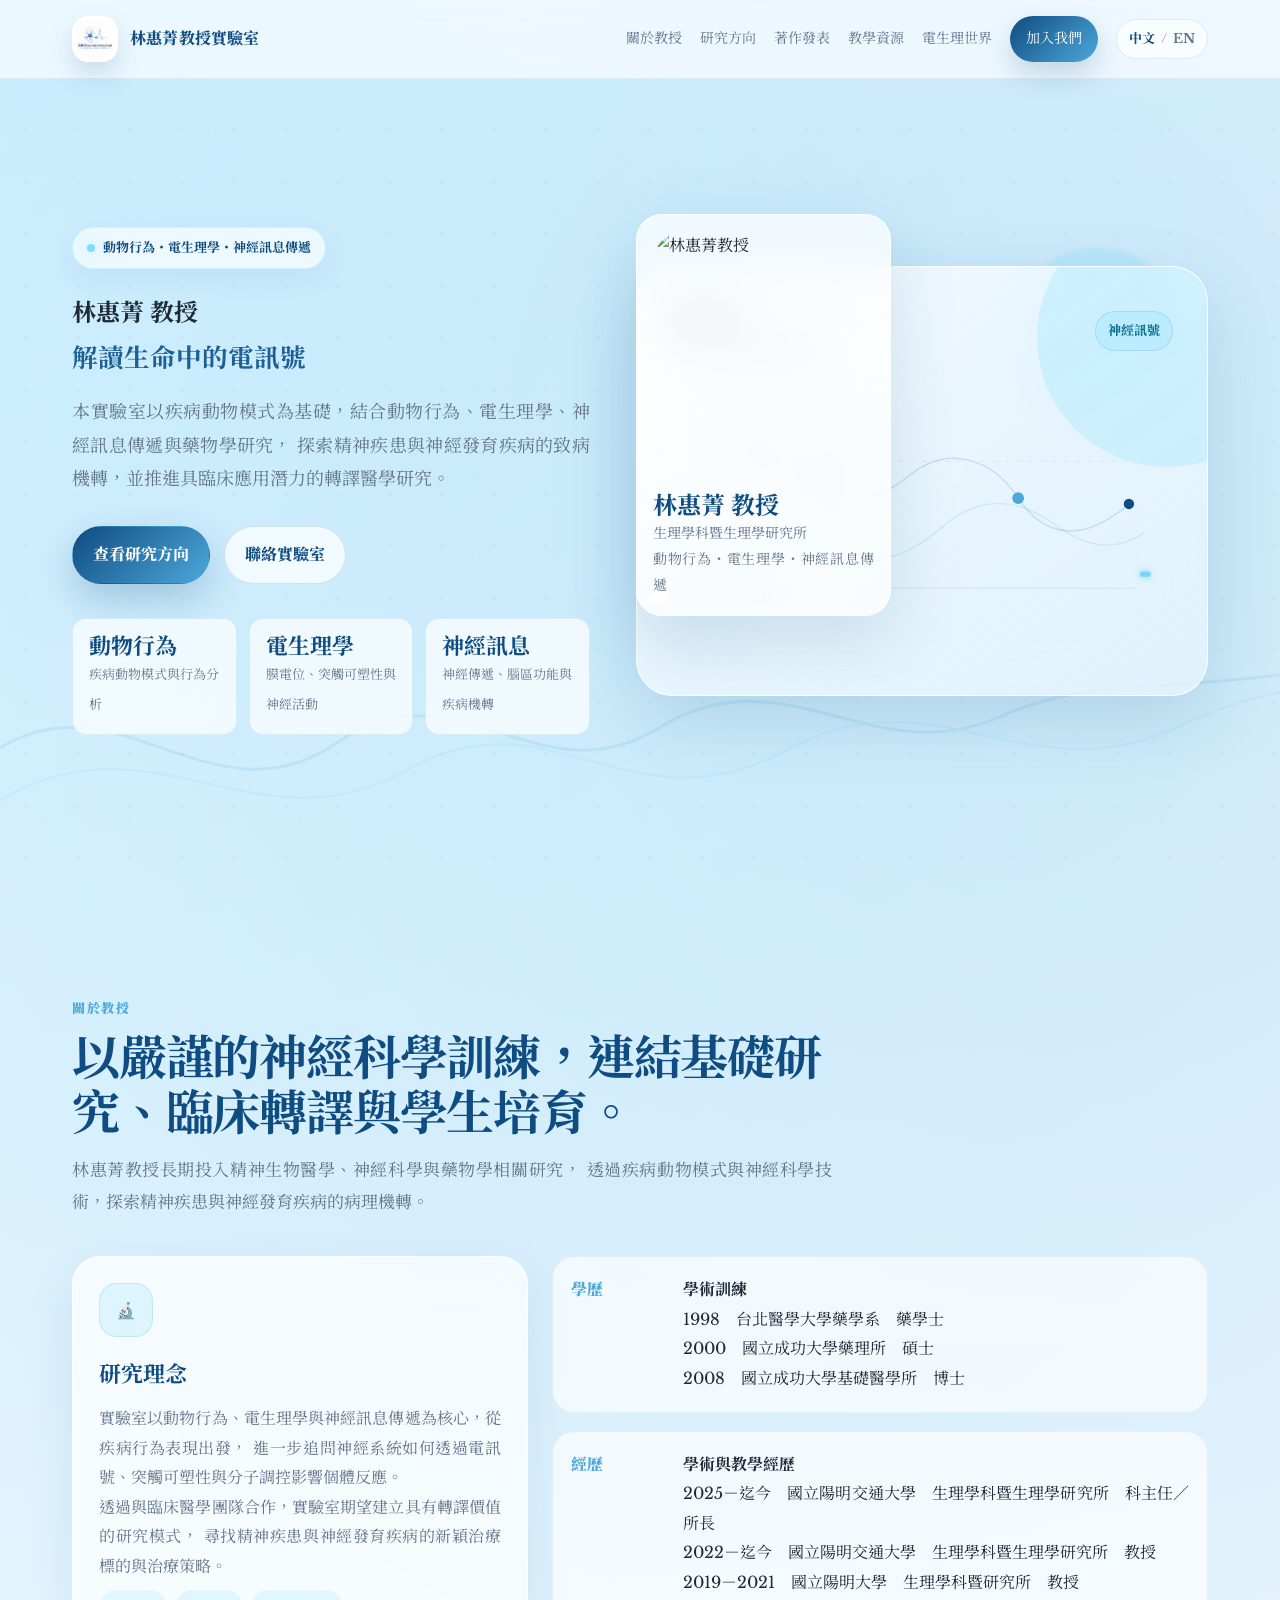
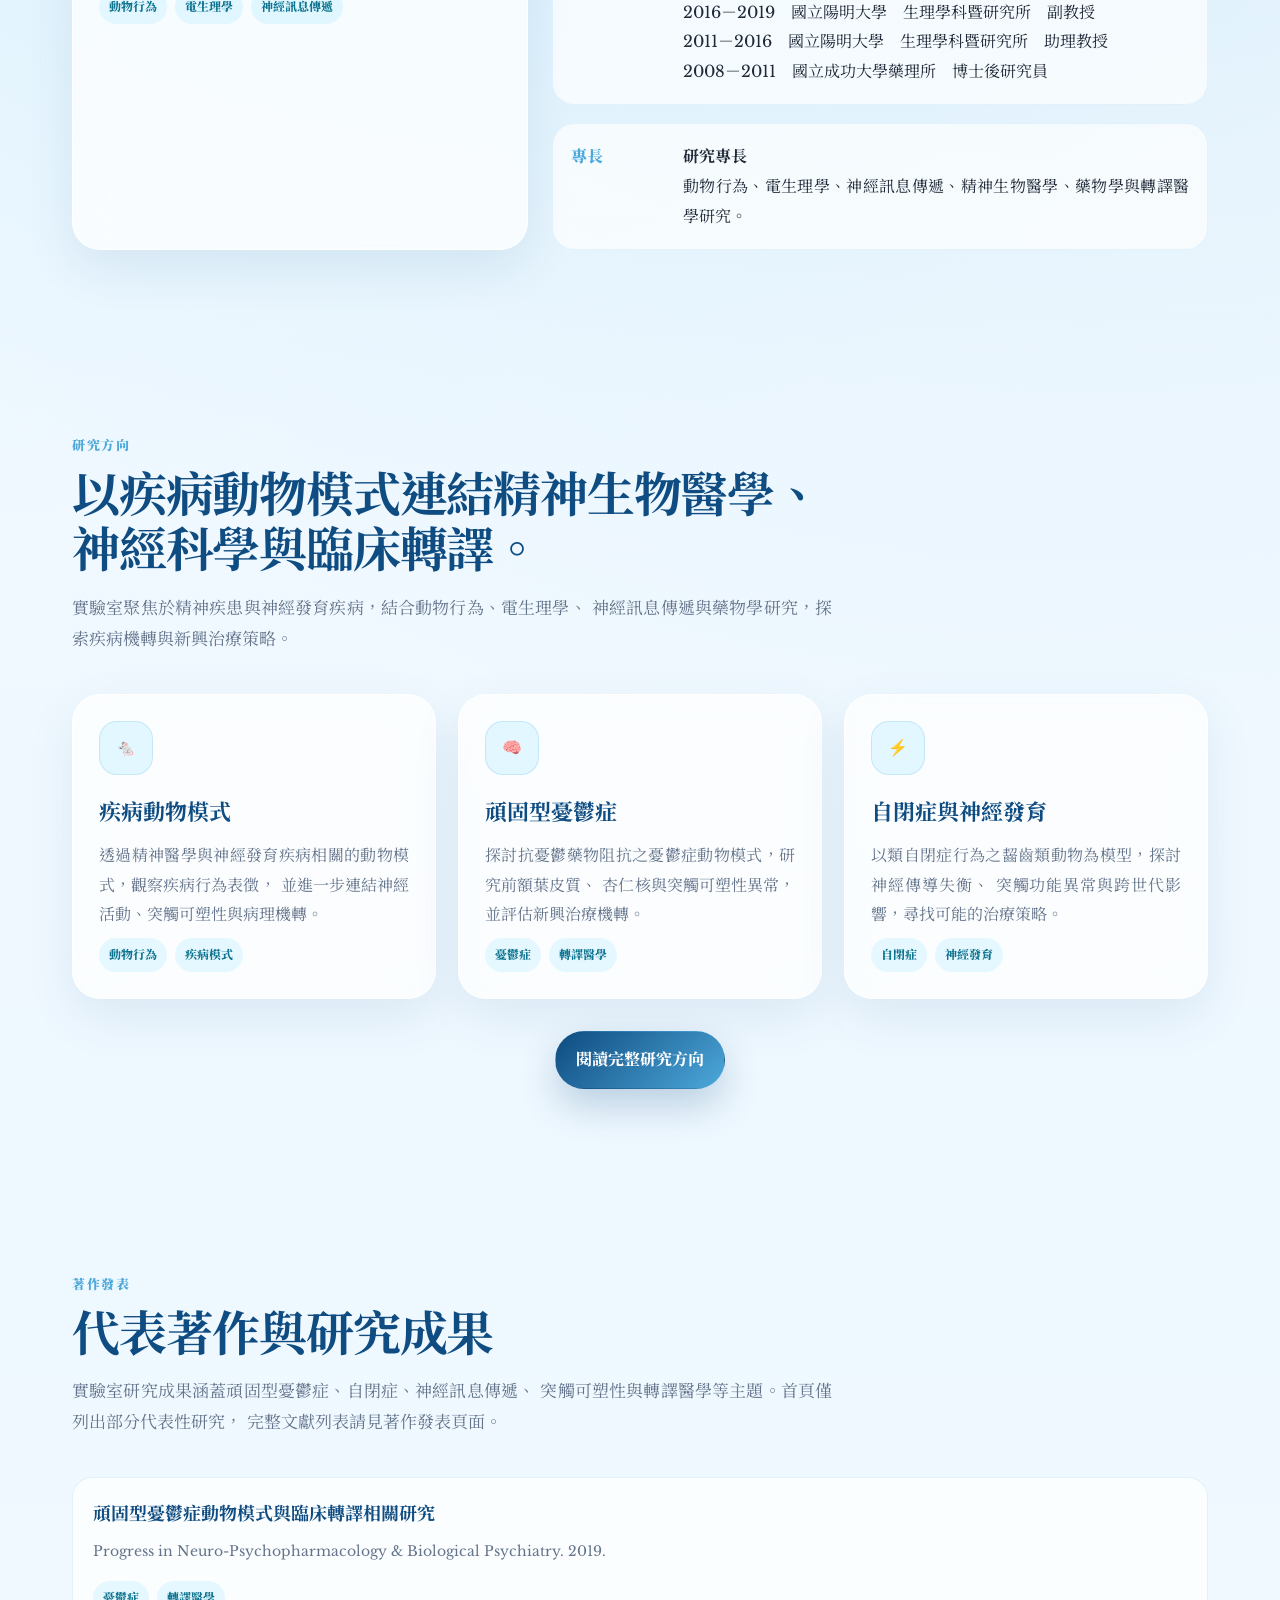
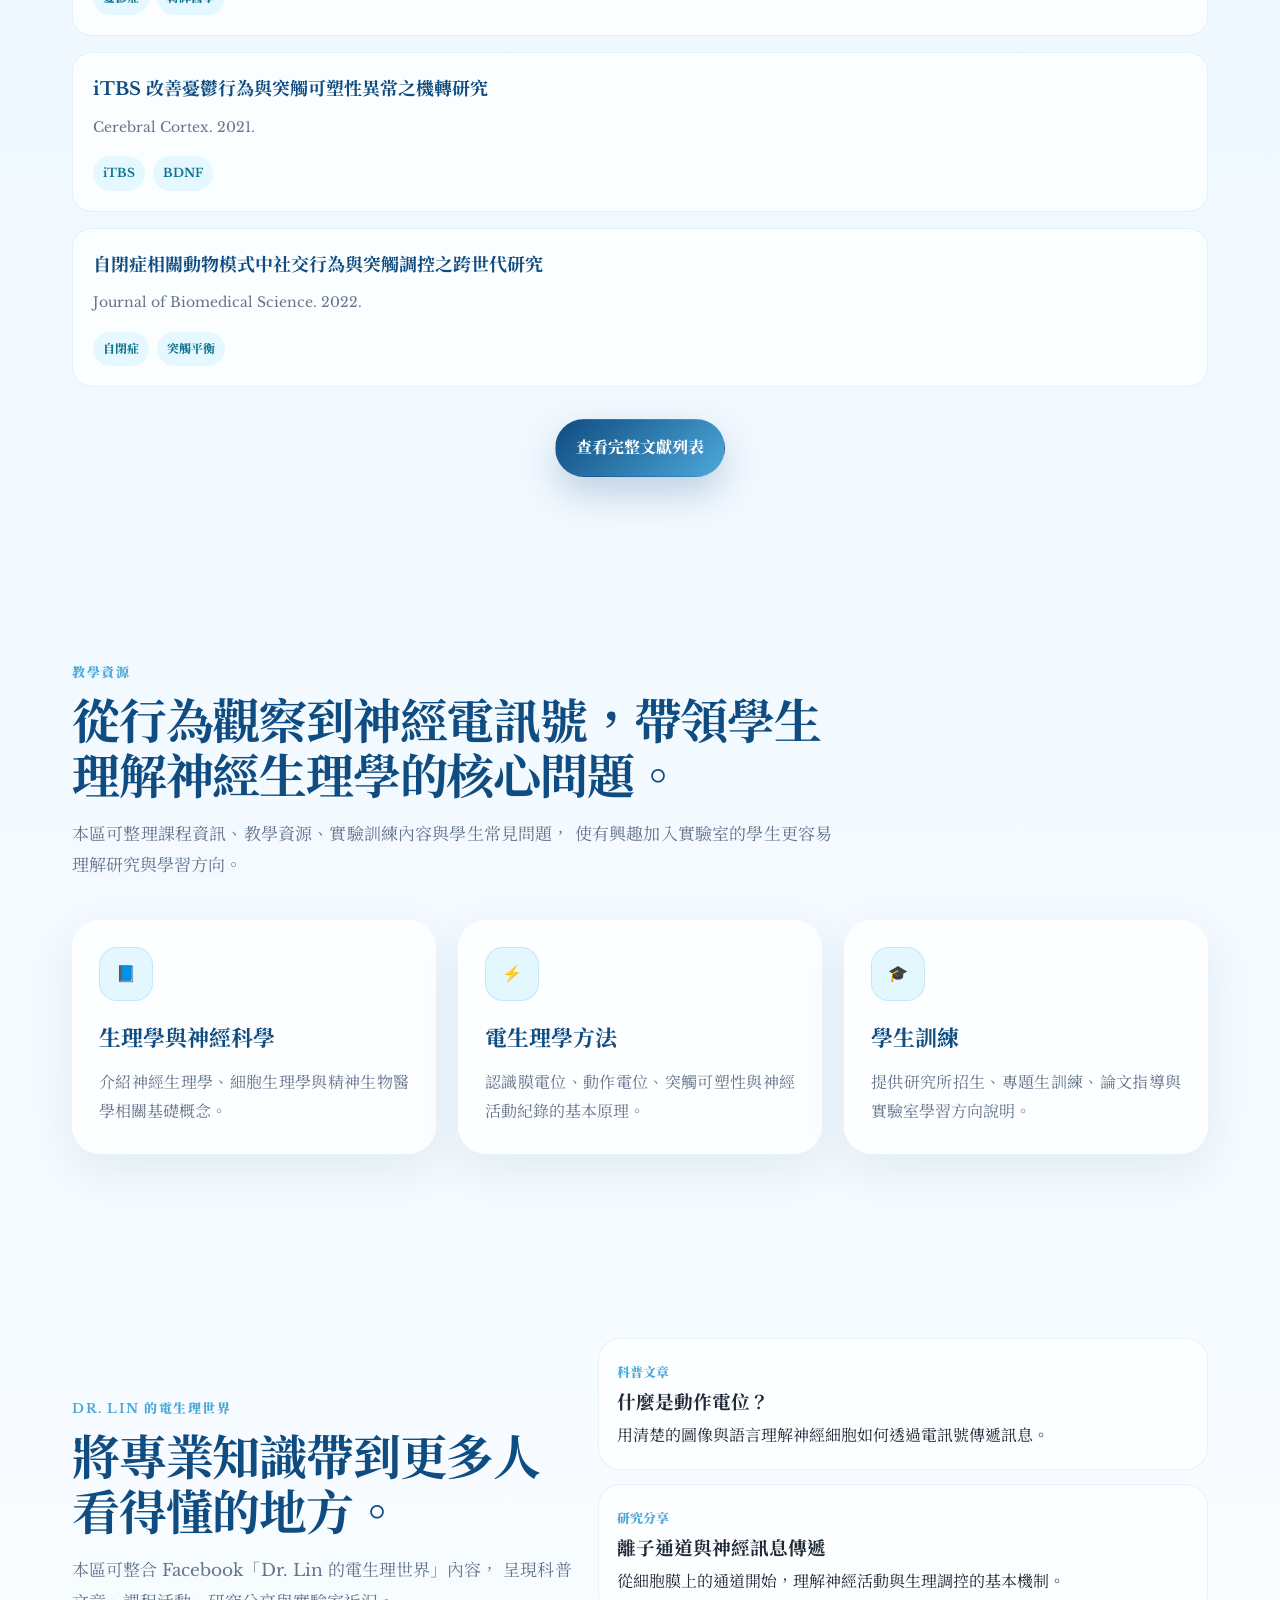
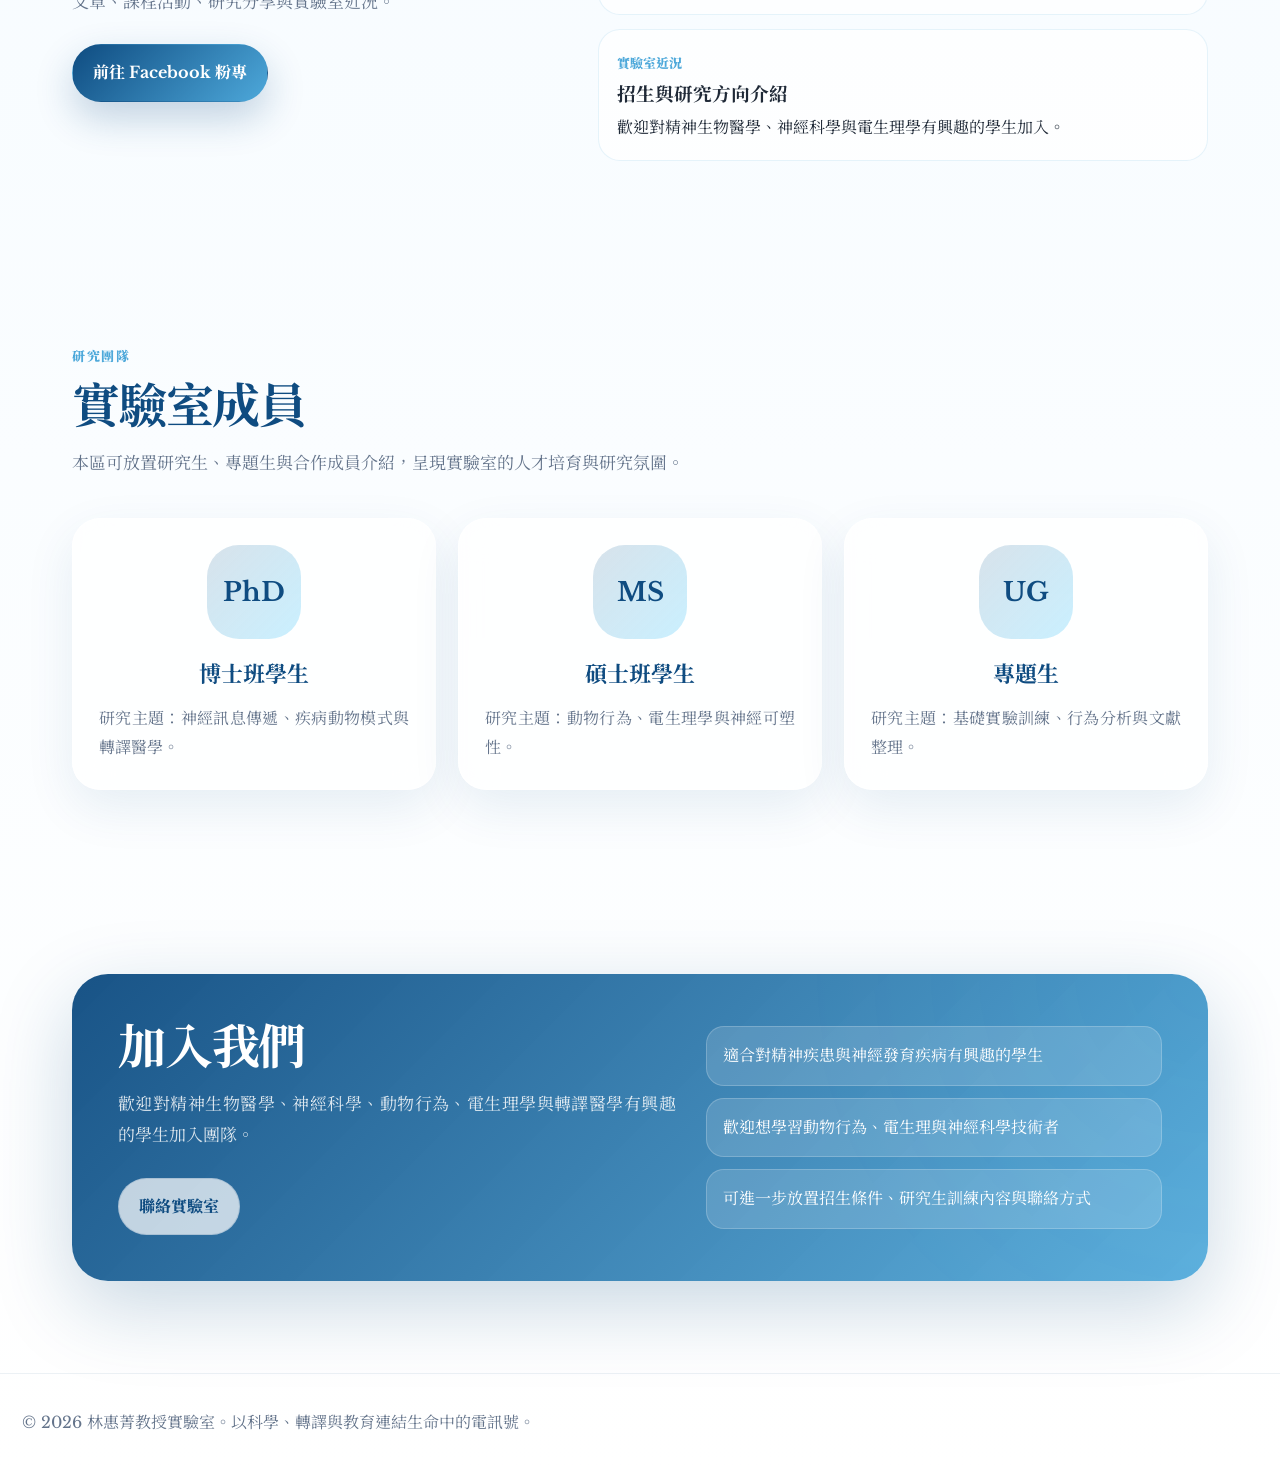
==== commit a79b6f23: "[fix]修正教授頭貼" ====
--- a/index.html
+++ b/index.html
@@ -97,7 +97,9 @@
           <div class="orb two"></div>
 
           <aside class="professor-card">
-            <div class="professor-photo" role="img" aria-label="林惠菁教授照片"></div>
+            <div class="professor-photo">
+  <img src="images/professor_picture.jpg" alt="林惠菁教授">
+</div>
             <h2>林惠菁 教授</h2>
             <p>生理學科暨生理學研究所<br />動物行為・電生理學・神經訊息傳遞</p>
           </aside>
--- a/styles.css
+++ b/styles.css
@@ -362,14 +362,17 @@
 }
 
 .professor-photo {
-  height: 235px;
-  border-radius: 22px;
-  background:
-    linear-gradient(145deg, rgba(15, 76, 129, 0.08), rgba(127, 219, 255, 0.22)),
-    url("images/professor picture.jpg") center/cover;
-  margin-bottom: 14px;
-  position: relative;
+  width: 100%;
+  height: 260px;
+  border-radius: 32px;
   overflow: hidden;
+}
+
+.professor-photo img {
+  width: 100%;
+  height: 100%;
+  object-fit: cover;
+  display: block;
 }
 
 .professor-photo::after {
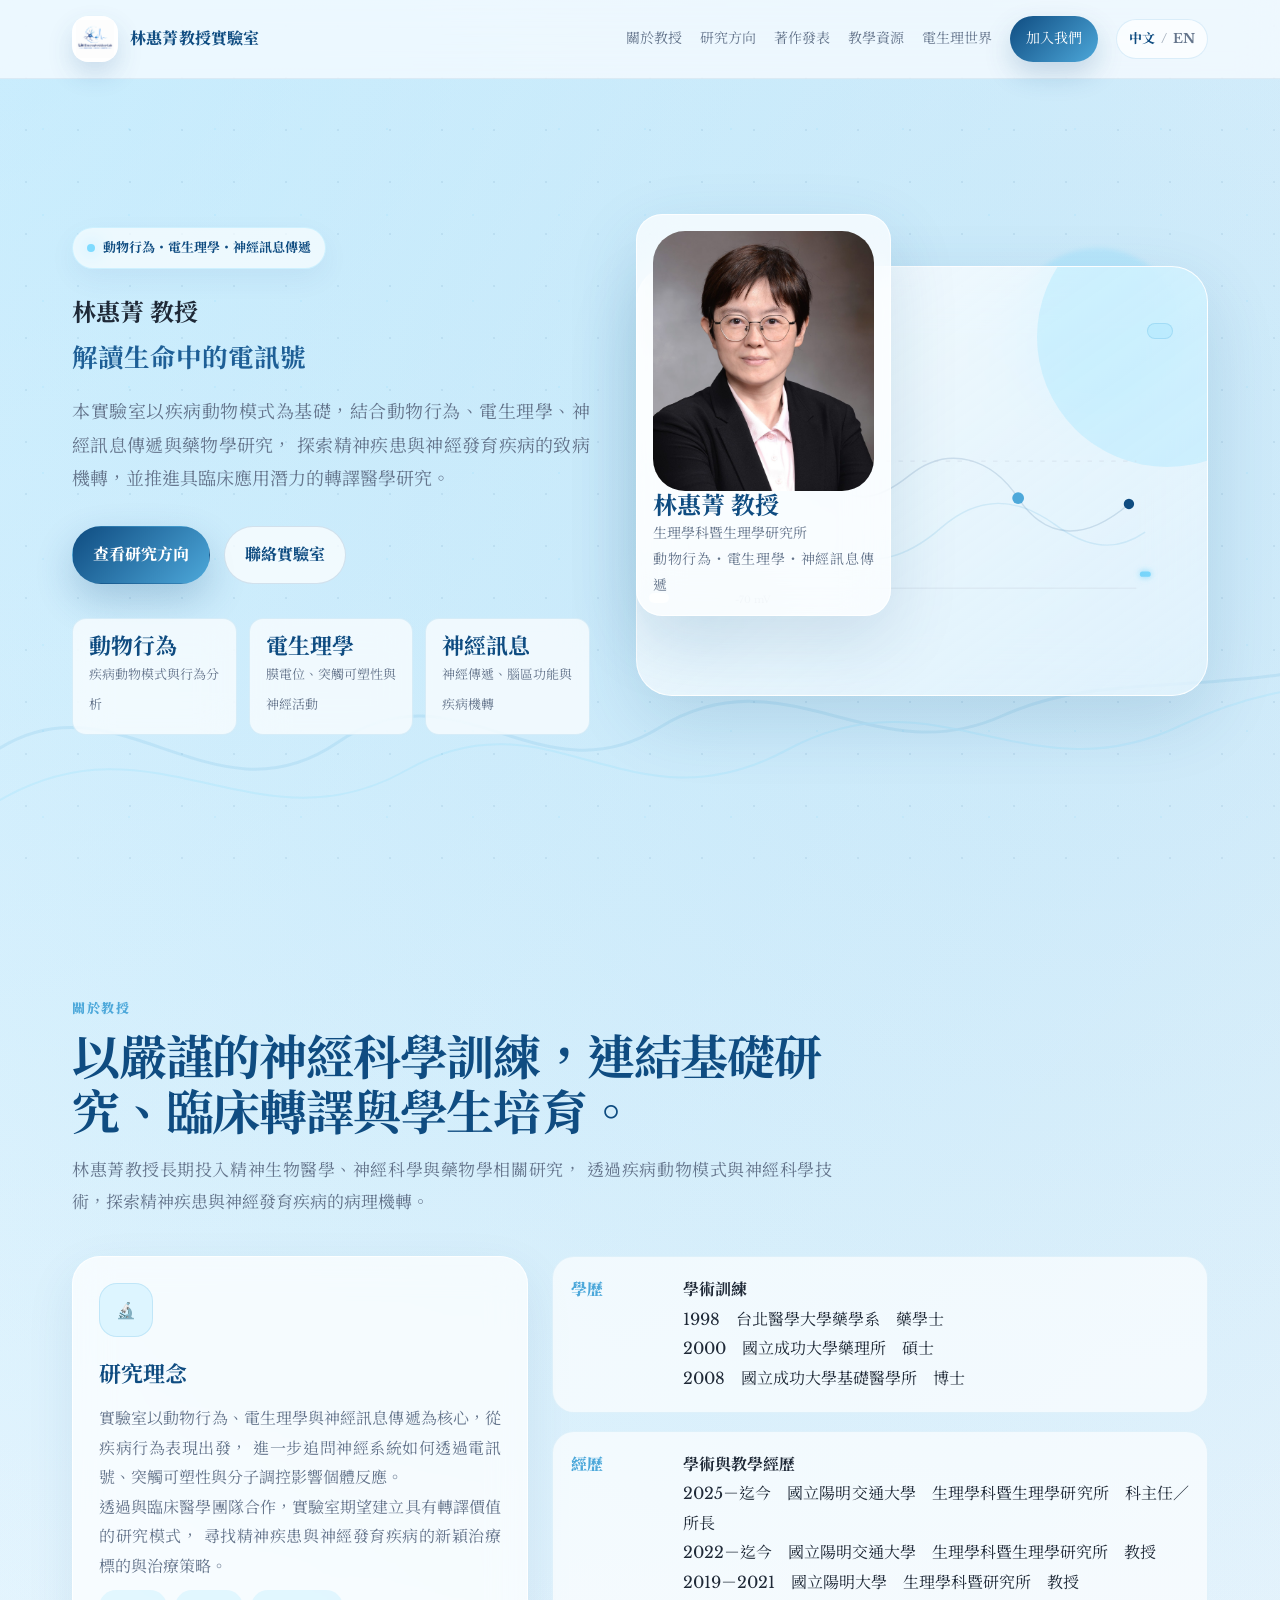
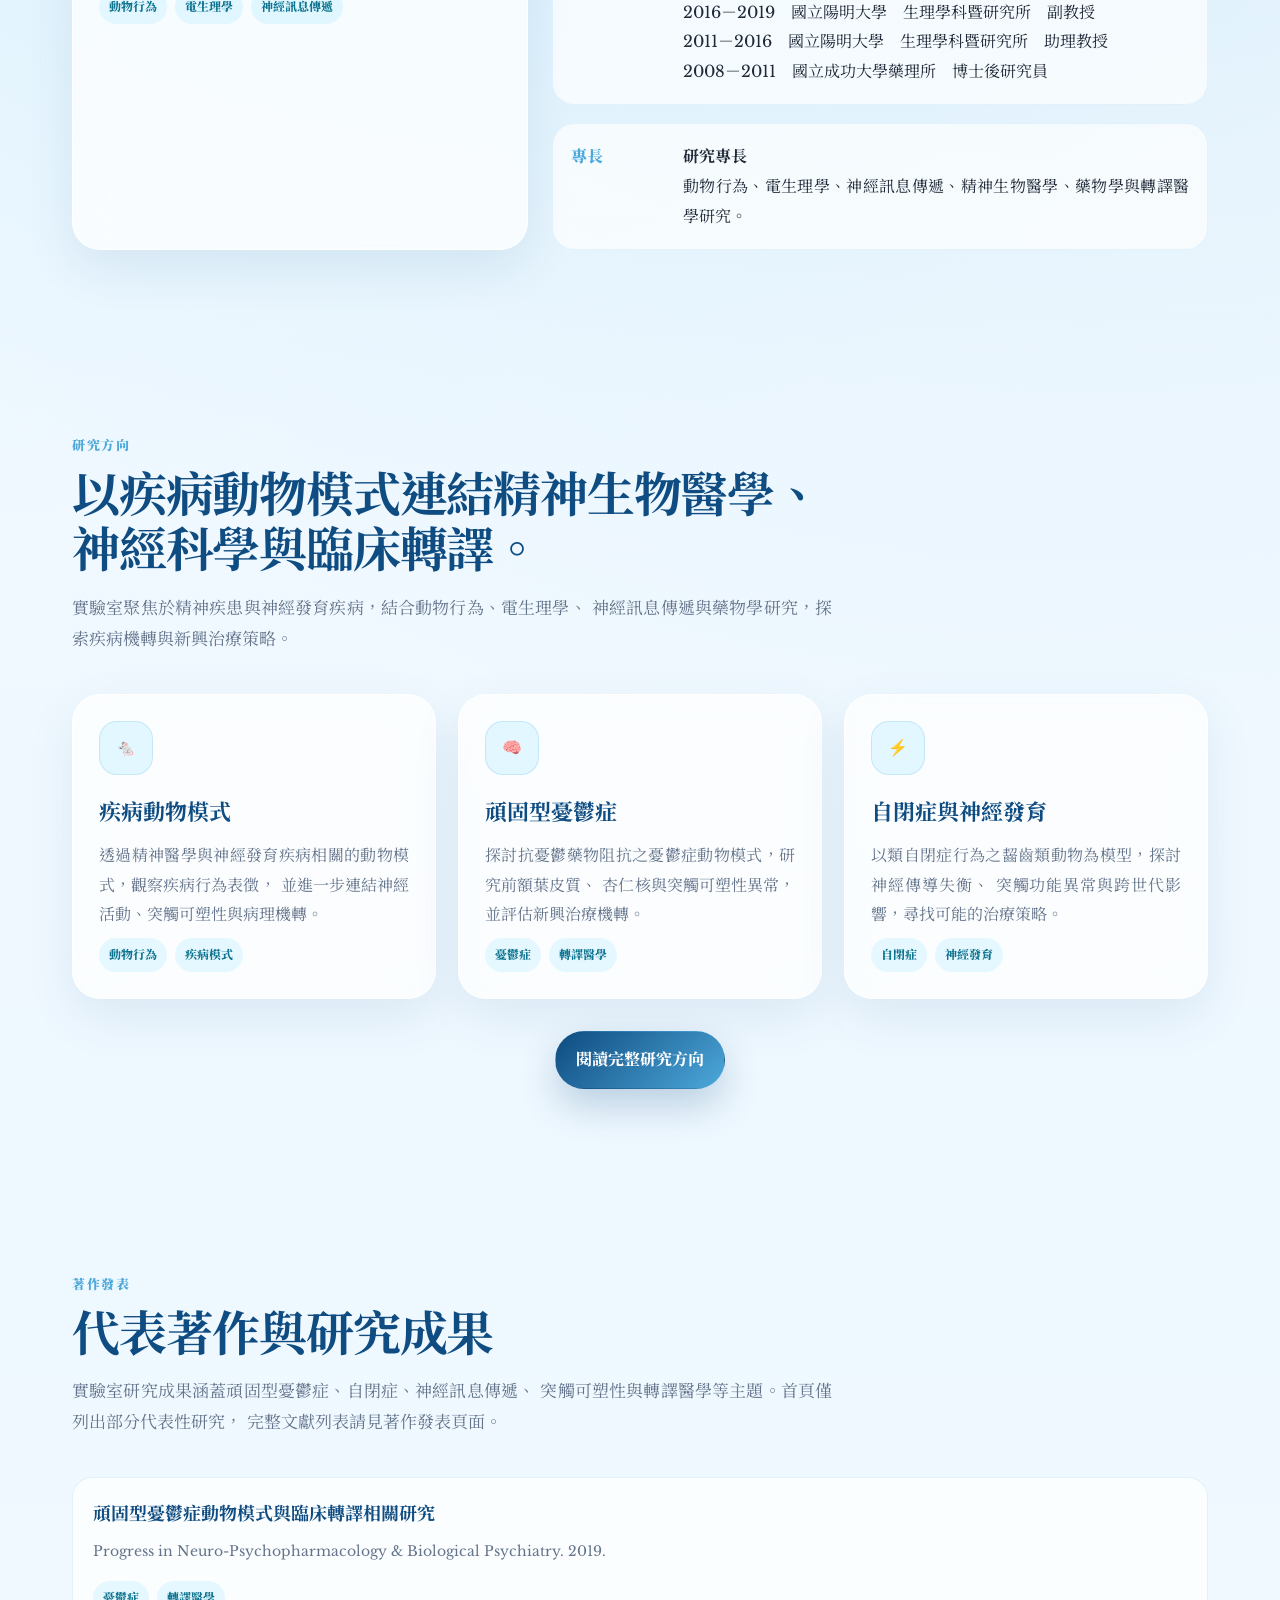
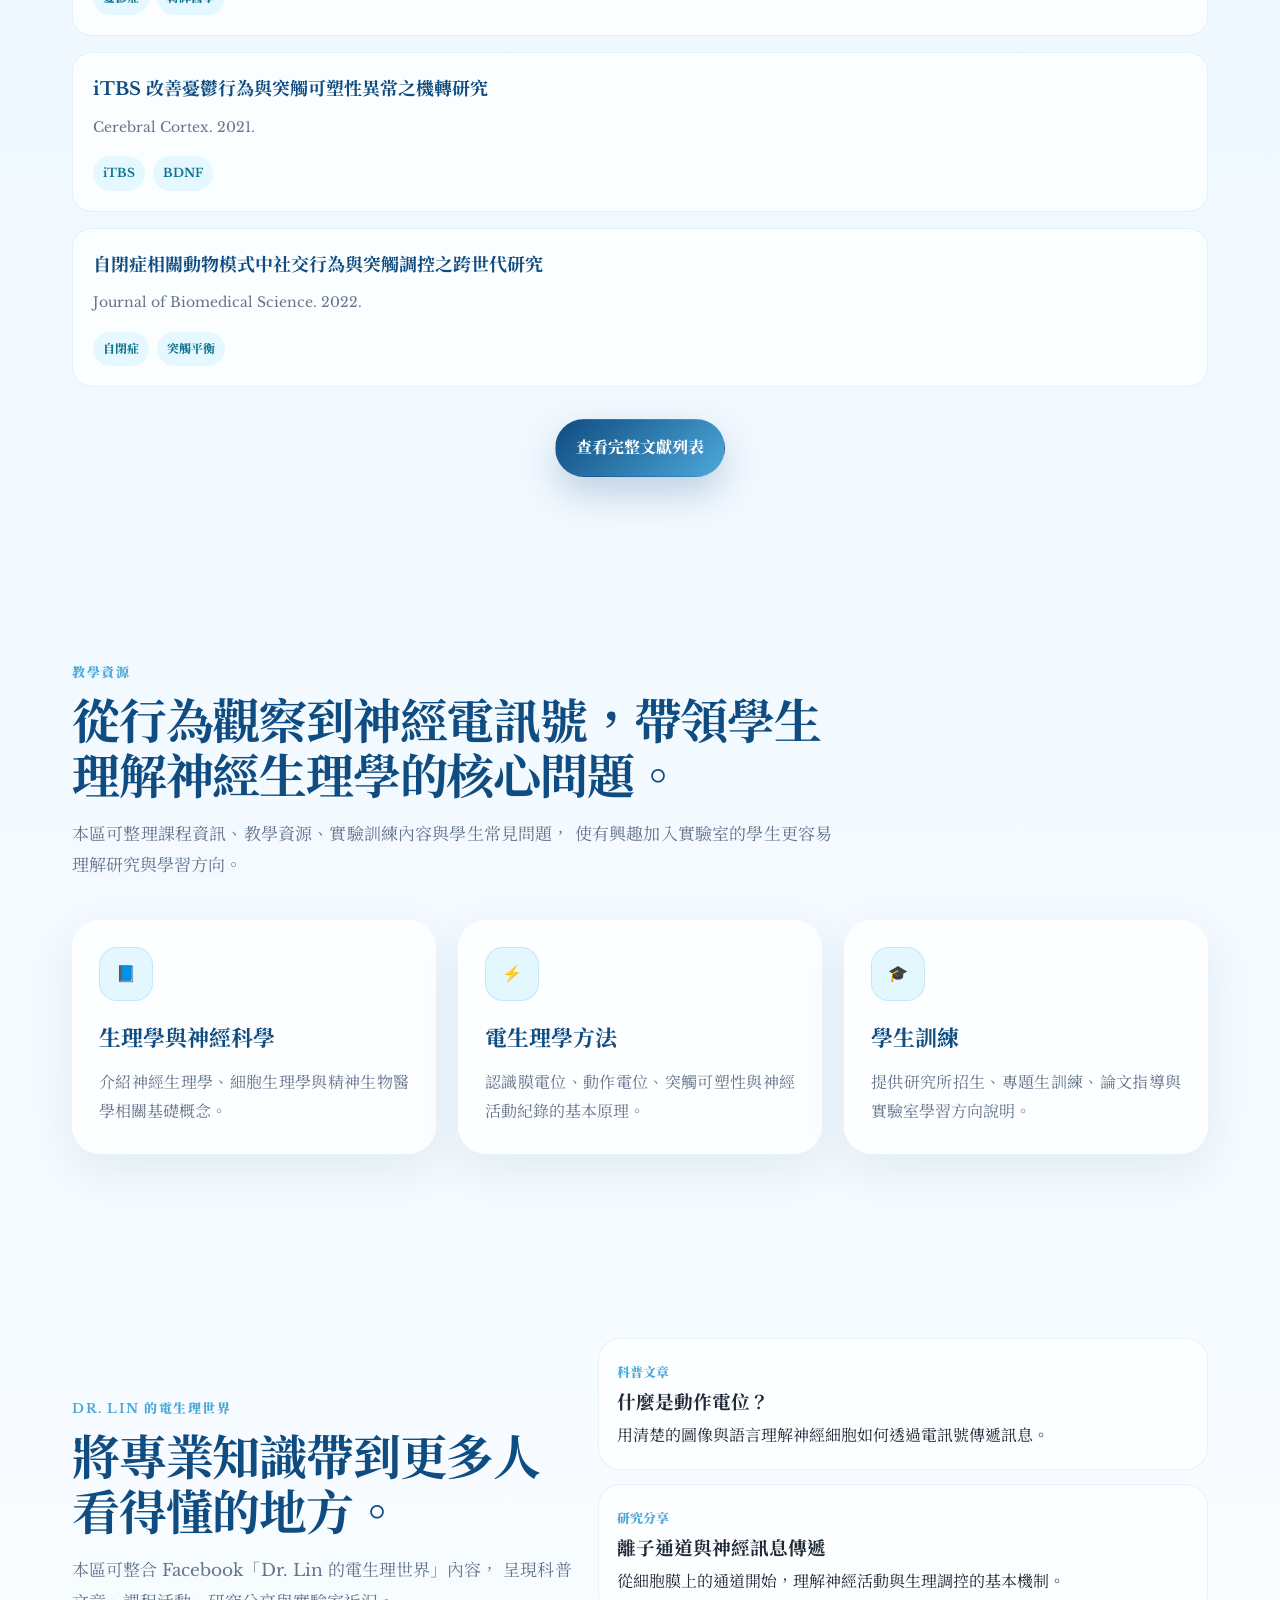
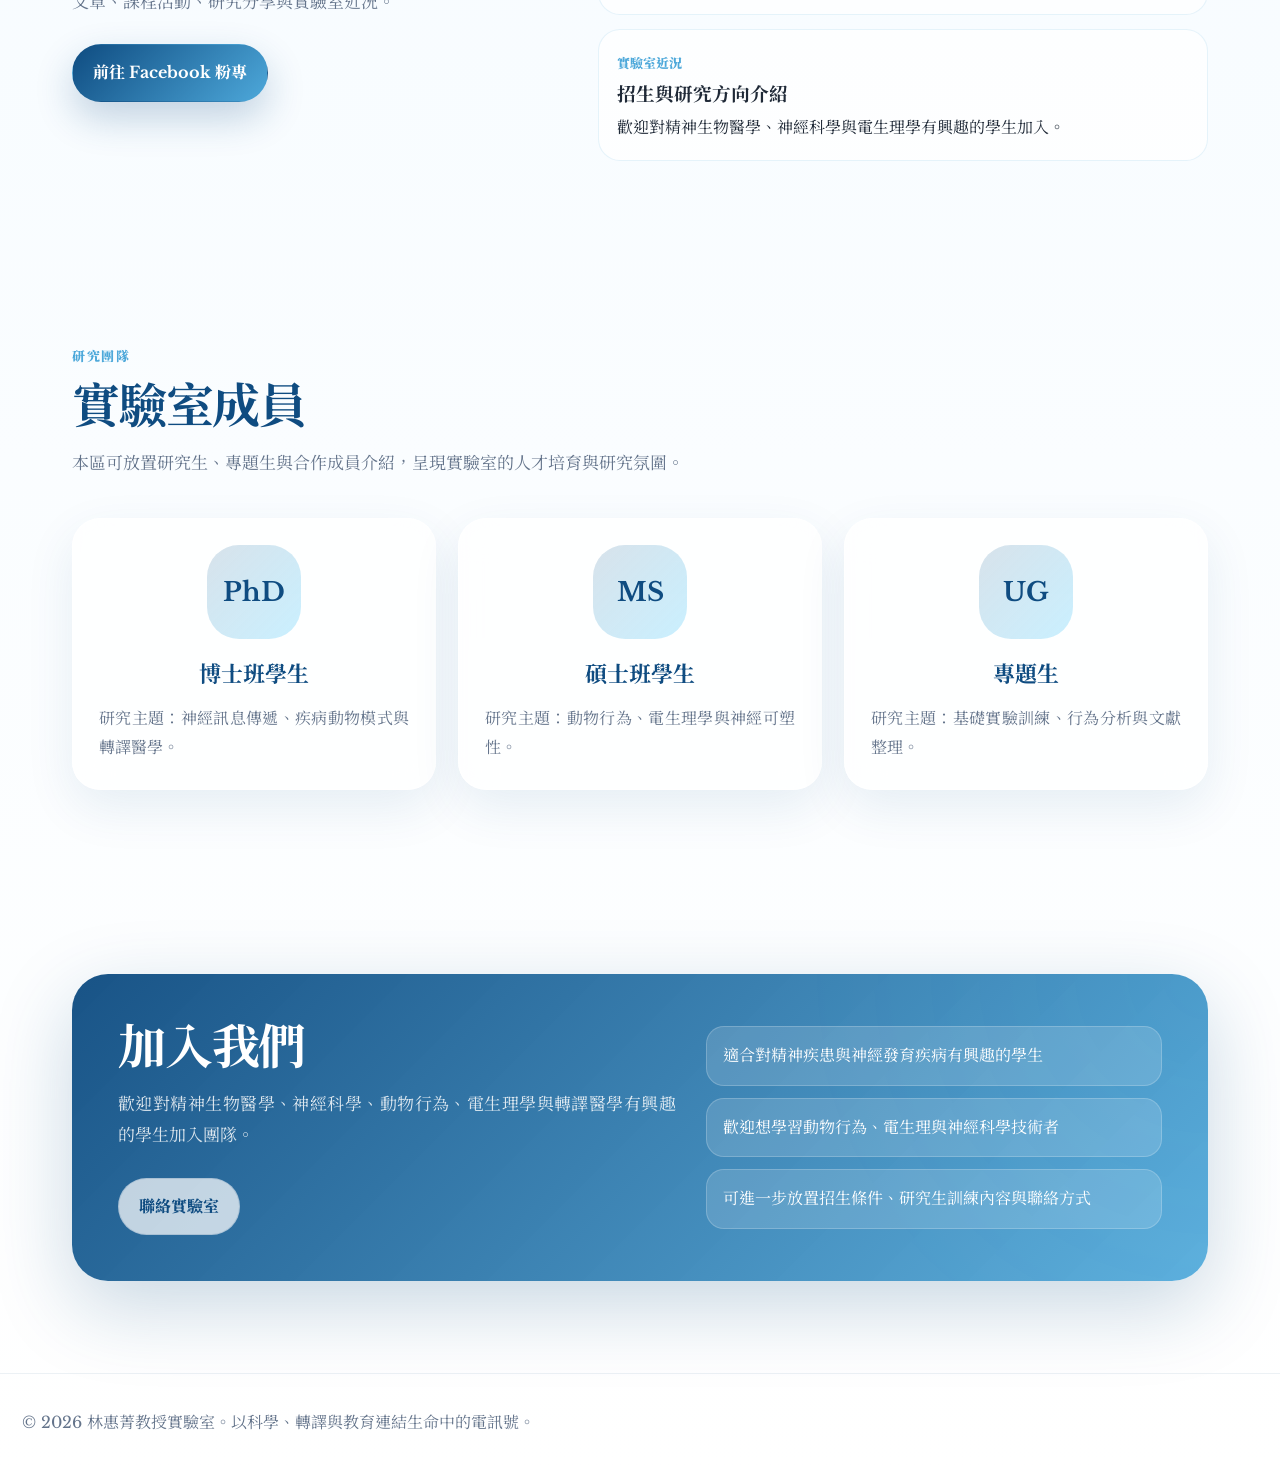
==== commit 03607ebf: "[fix]修改內容" ====
--- a/index.html
+++ b/index.html
@@ -110,7 +110,7 @@
                 <div class="signal-label">動作電位</div>
                 <p class="signal-note">神經活動與膜電位變化</p>
               </div>
-              <div class="signal-chip">神經訊號</div>
+              <div class="signal-chip"></div>
             </div>
 
             <svg class="signal-svg" viewBox="0 0 680 310" fill="none" xmlns="http://www.w3.org/2000/svg">
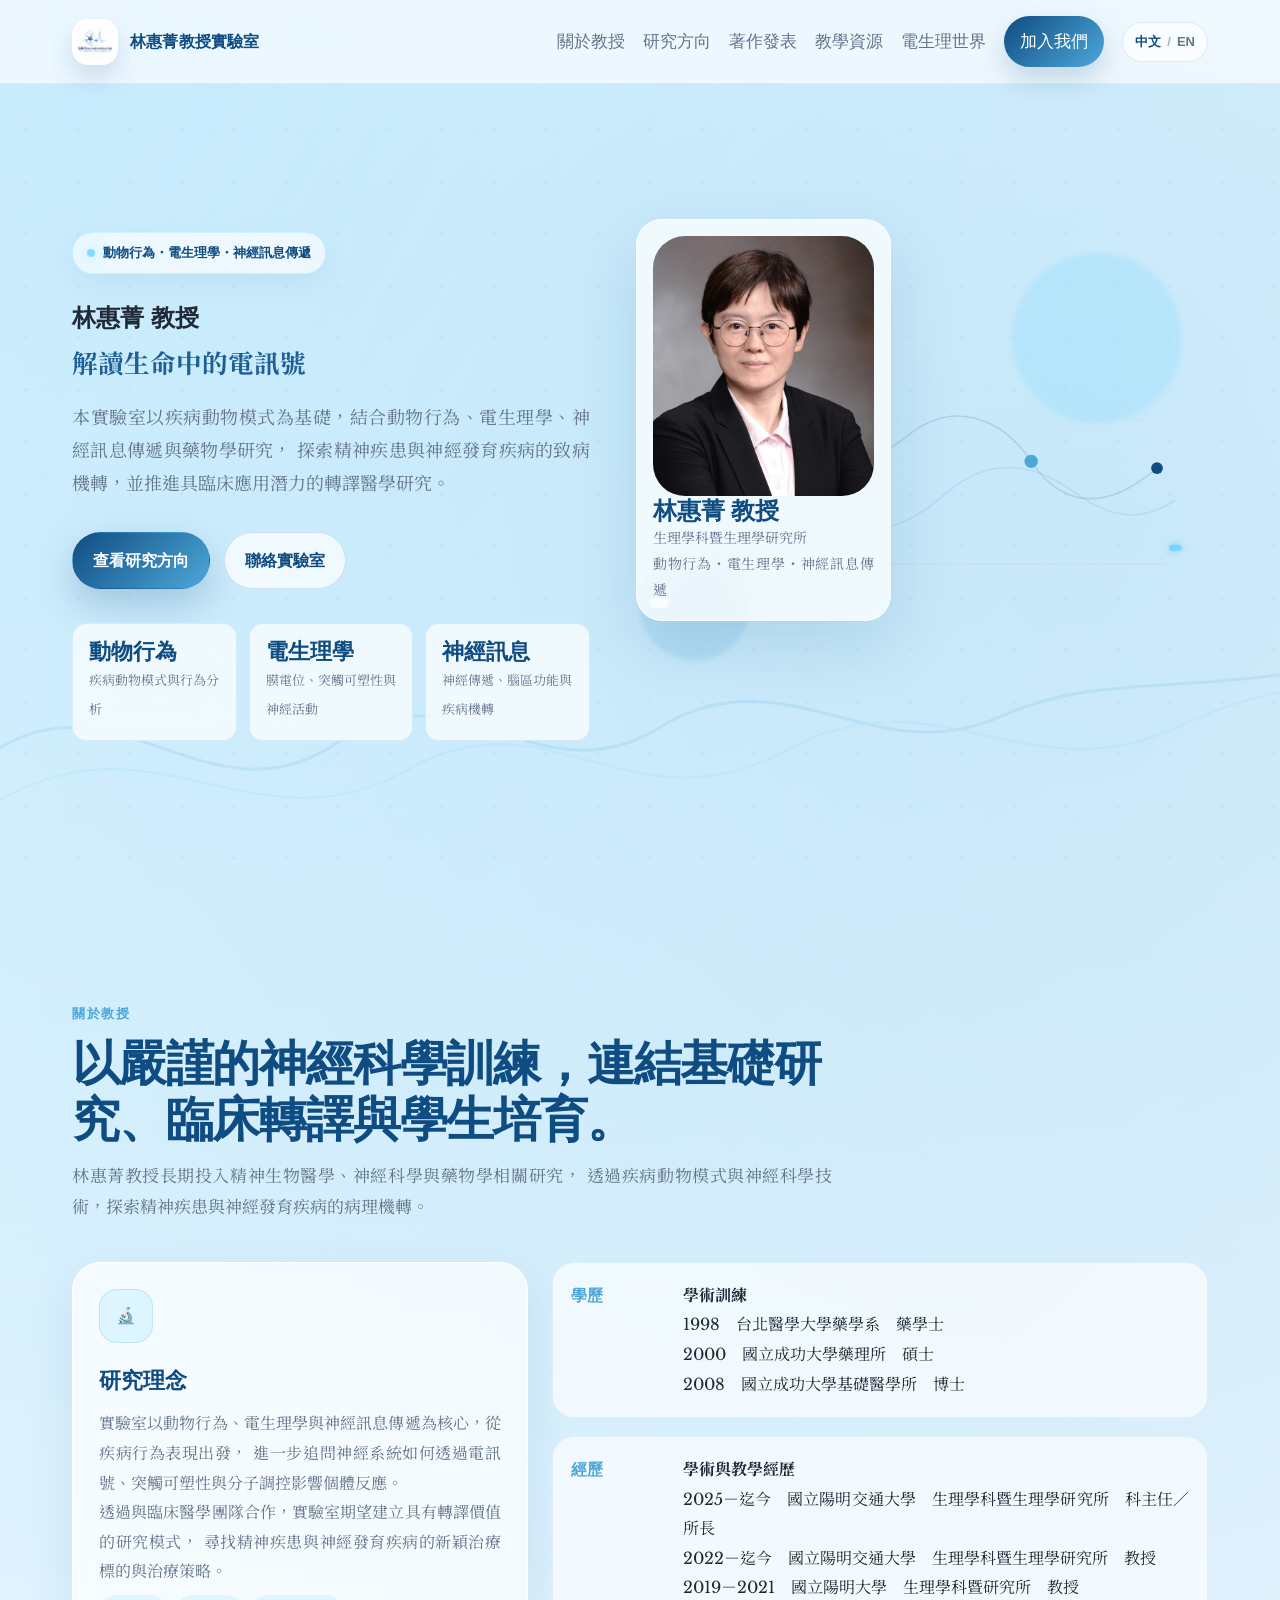
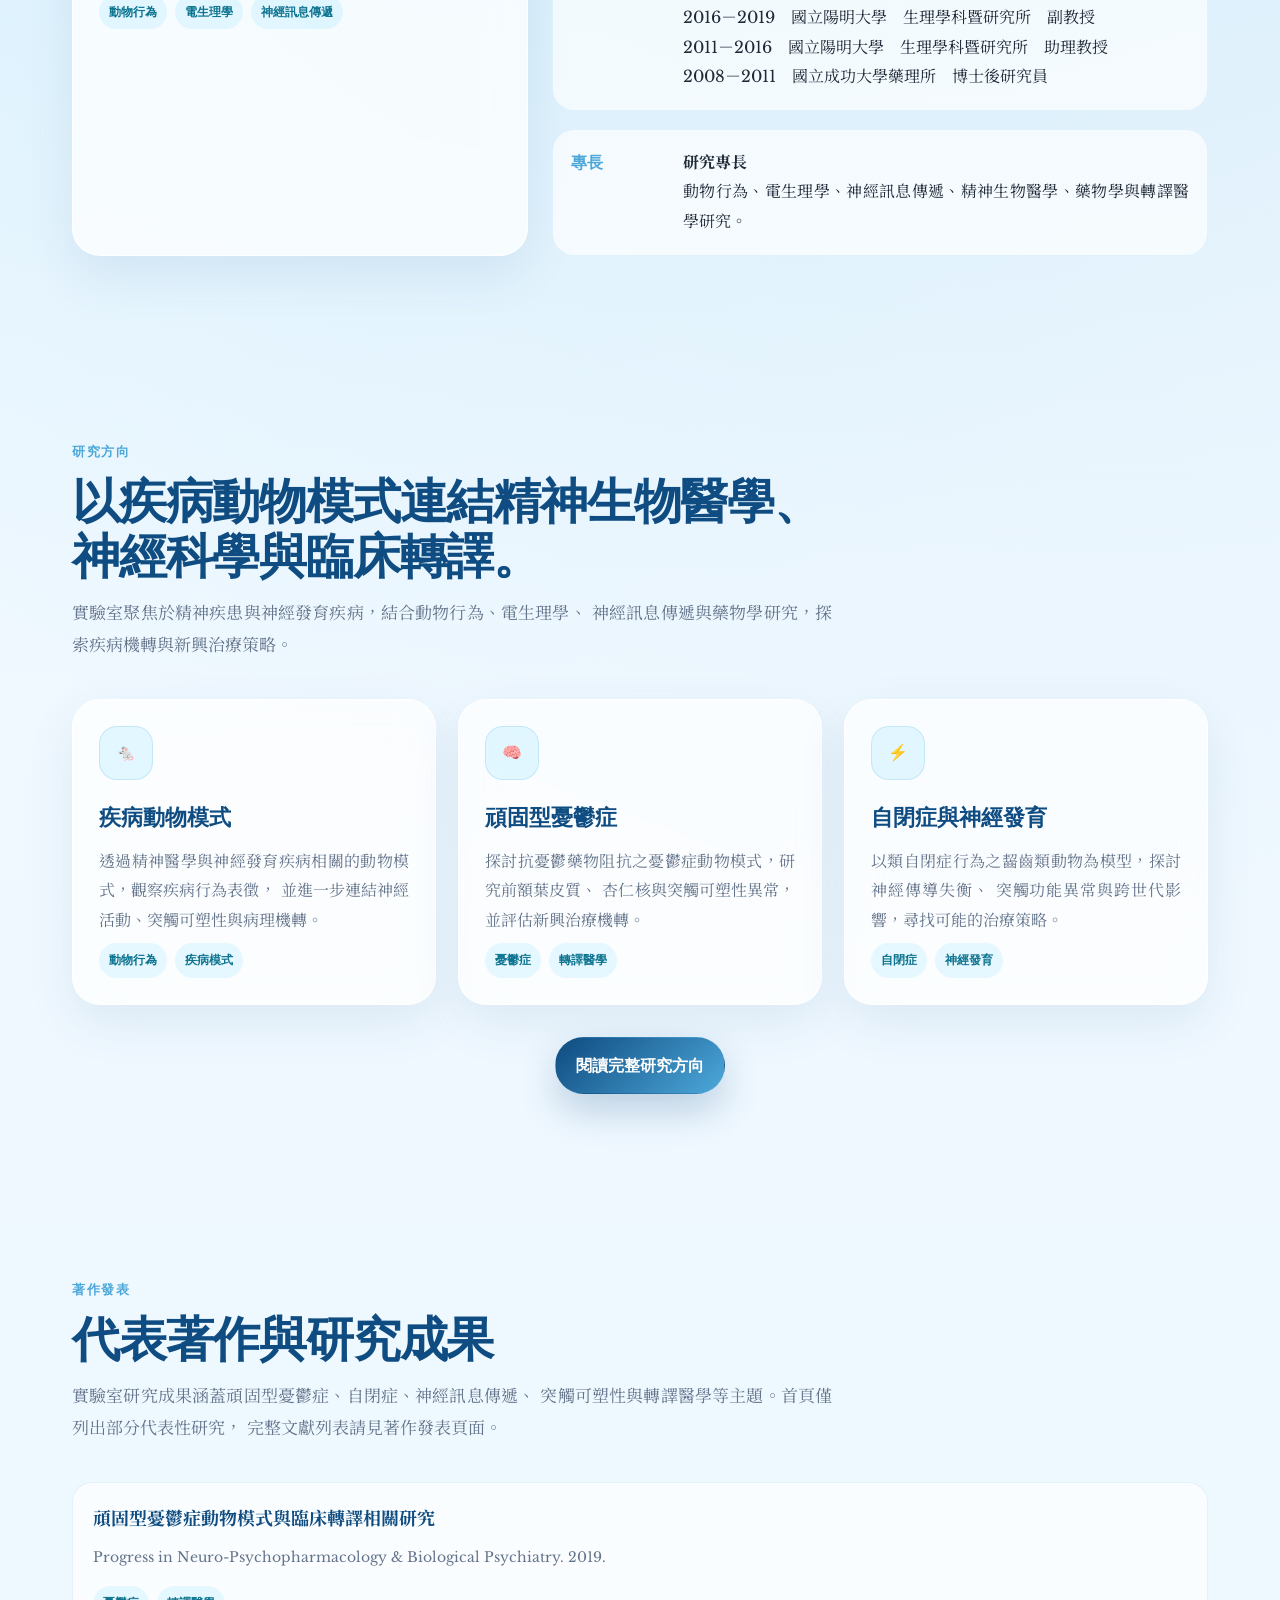
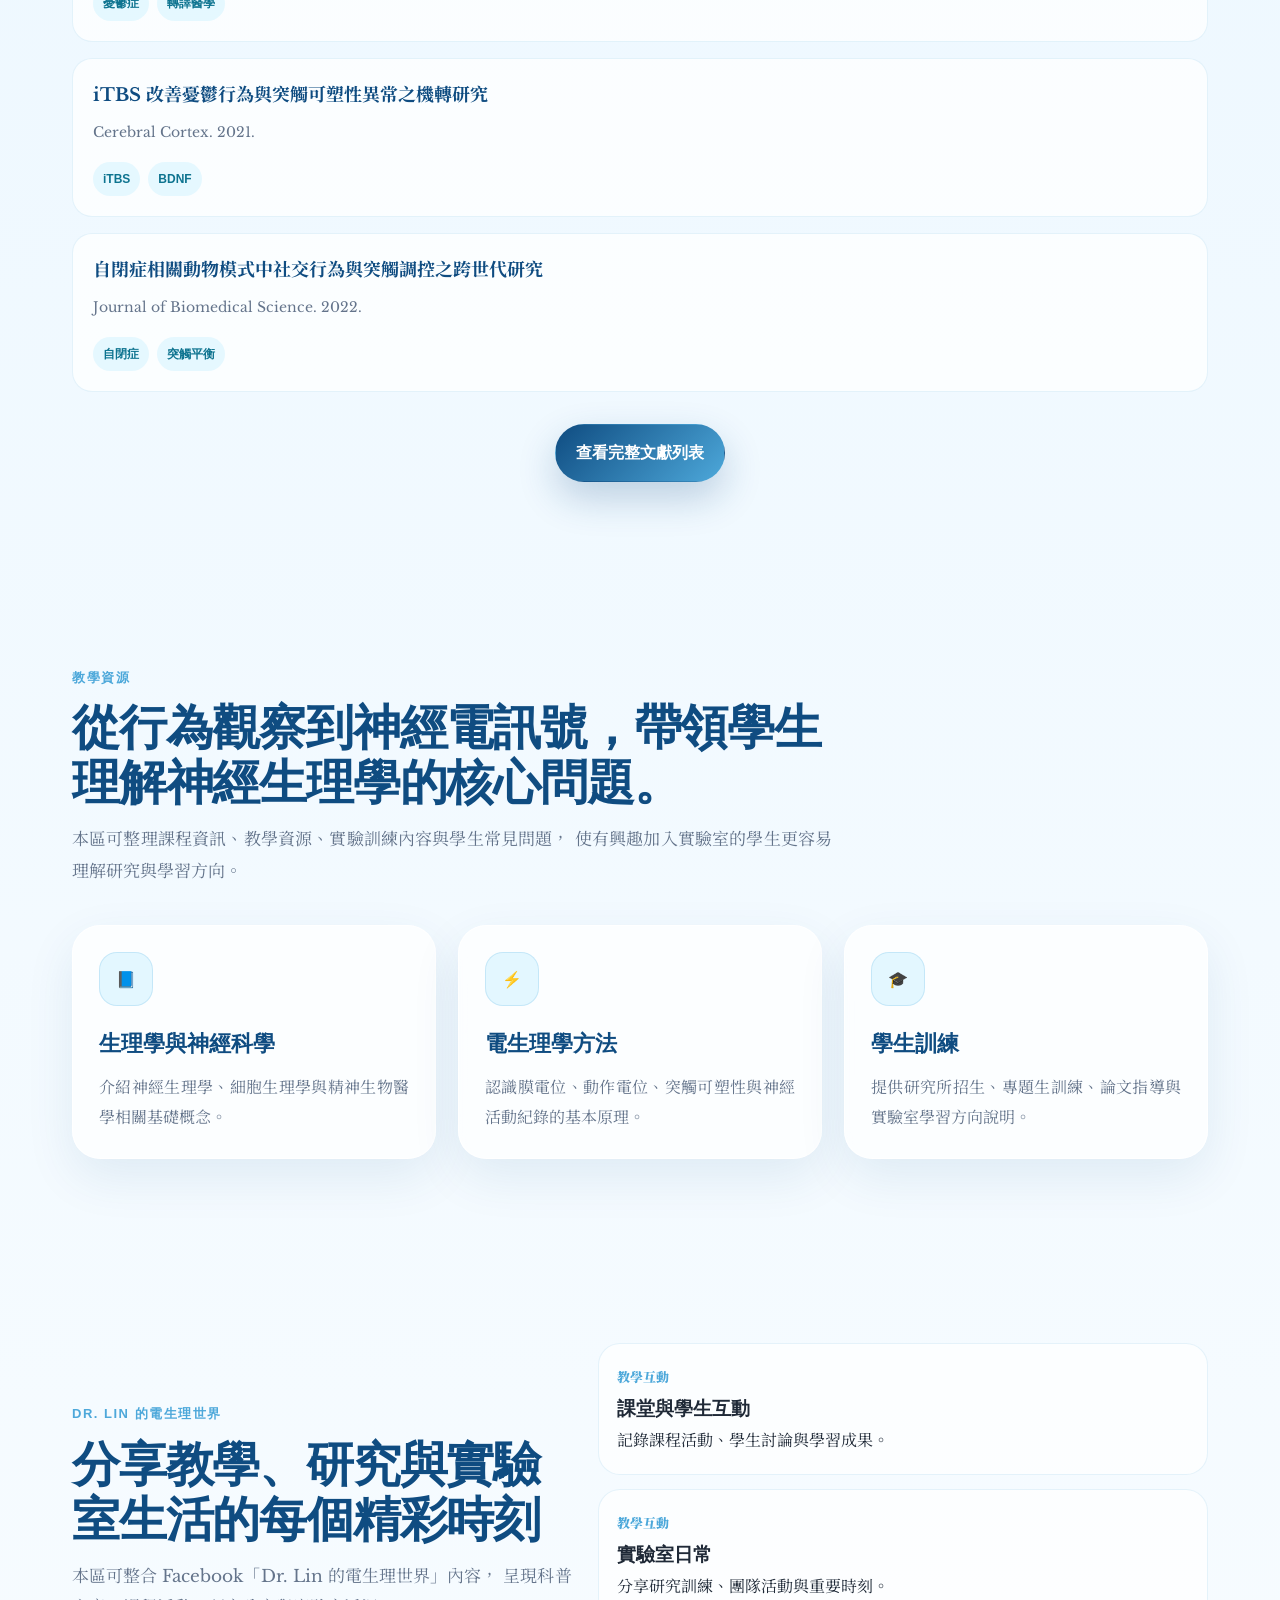
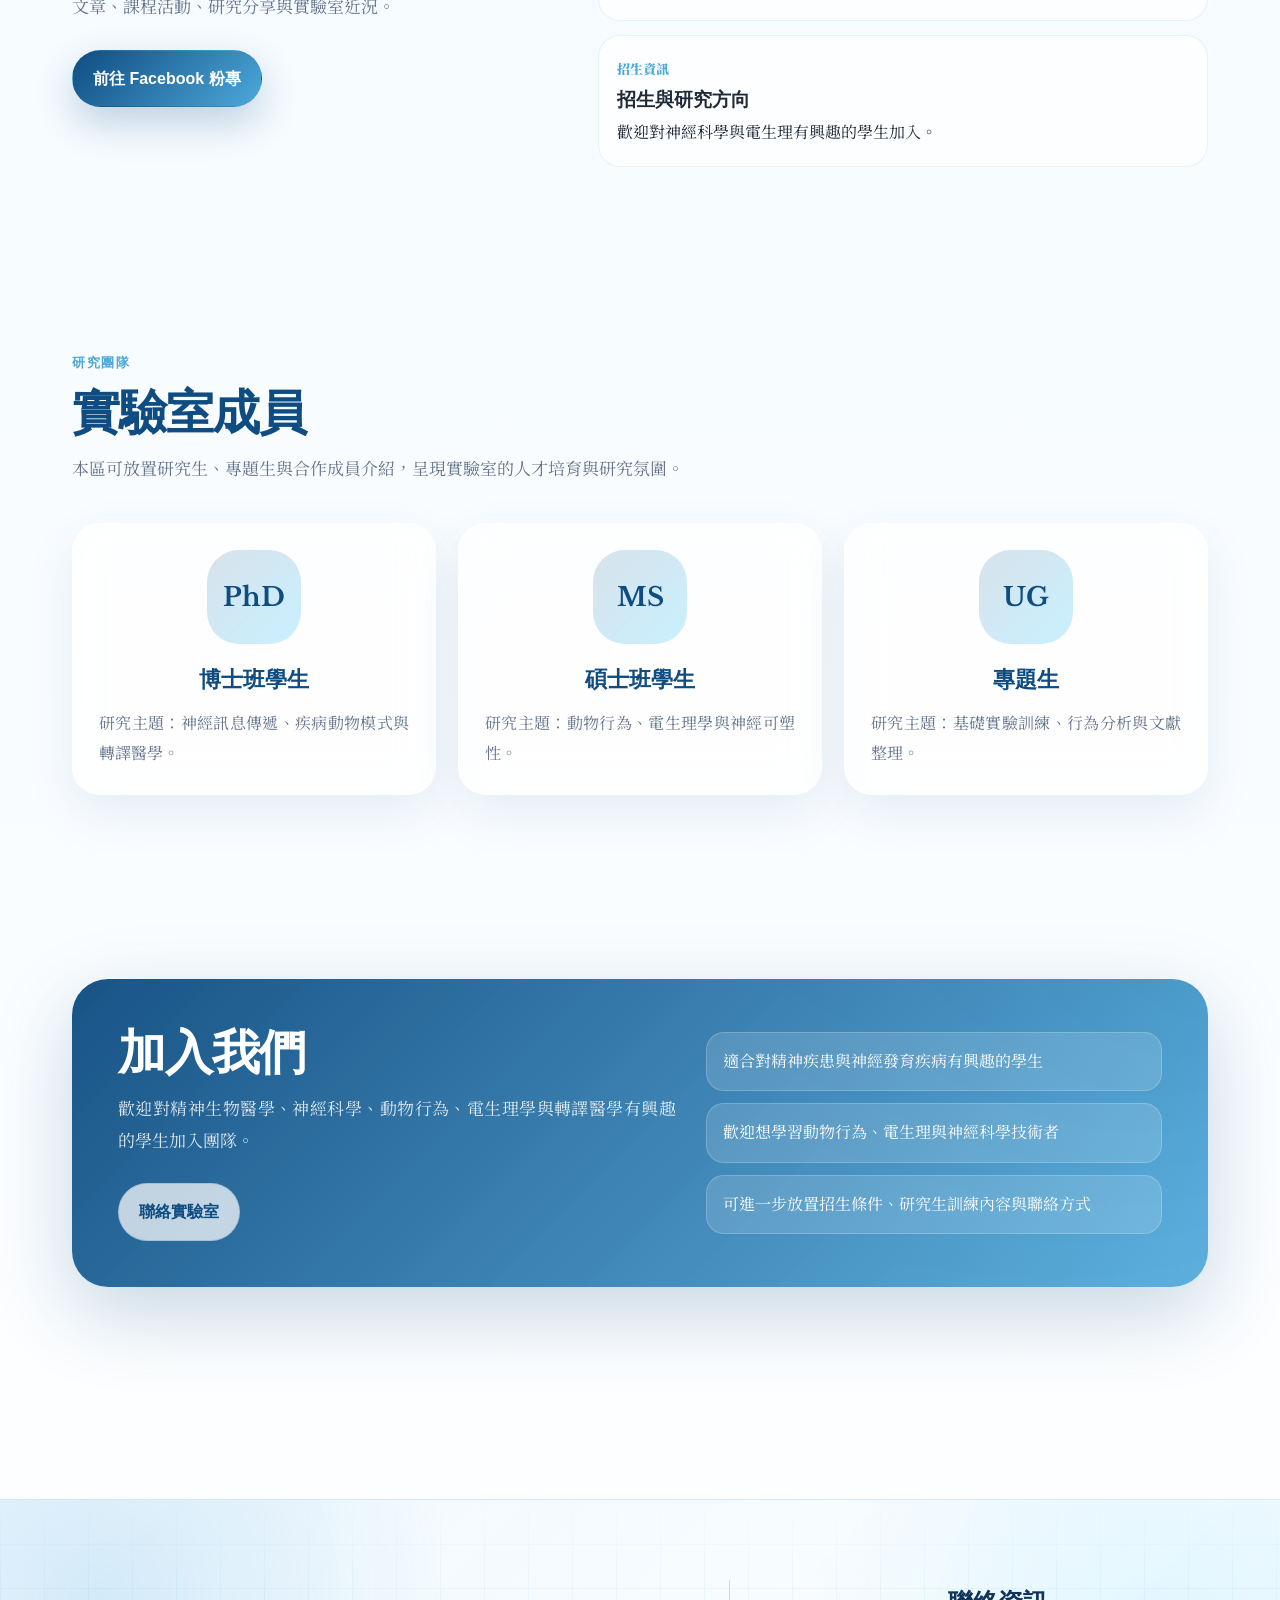
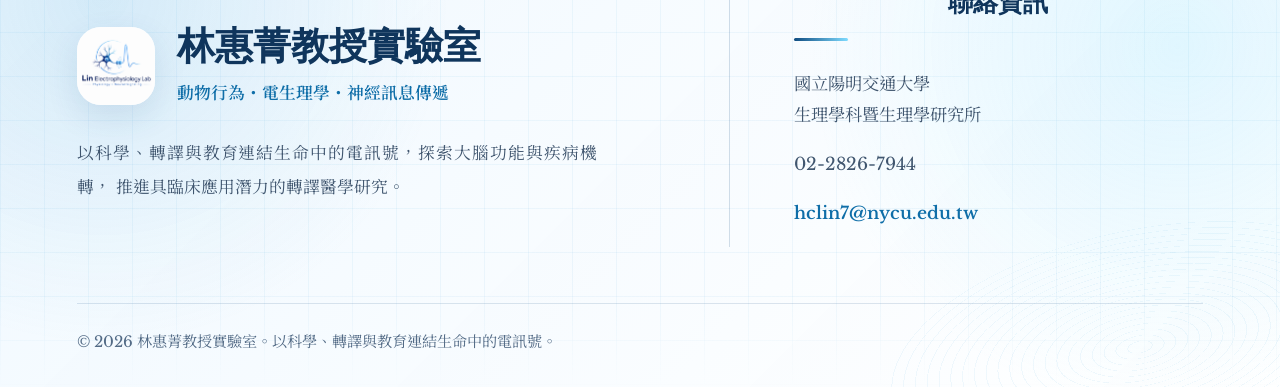
==== commit 0247ffc2: "[fix]修改頁尾" ====
--- a/index.html
+++ b/index.html
@@ -71,8 +71,8 @@
 
           <div class="hero-actions">
             <a class="button primary" href="#research">查看研究方向</a>
-            <a class="button secondary" href="#join">聯絡實驗室</a>
-          </div>
+<a class="button secondary" href="#footer">聯絡實驗室</a>
+             </div>
 
           <div class="hero-stats">
             <div class="stat-card">
@@ -104,14 +104,9 @@
             <p>生理學科暨生理學研究所<br />動物行為・電生理學・神經訊息傳遞</p>
           </aside>
 
-          <div class="signal-card" aria-label="膜電位曲線示意">
+
             <div class="signal-top">
-              <div>
-                <div class="signal-label">動作電位</div>
-                <p class="signal-note">神經活動與膜電位變化</p>
-              </div>
-              <div class="signal-chip"></div>
-            </div>
+
 
             <svg class="signal-svg" viewBox="0 0 680 310" fill="none" xmlns="http://www.w3.org/2000/svg">
               <defs>
@@ -353,7 +348,7 @@
         <div class="facebook-panel">
           <div class="section-heading reveal no-margin">
             <div class="section-kicker">Dr. Lin 的電生理世界</div>
-            <h2>將專業知識帶到更多人看得懂的地方。</h2>
+            <h2>分享教學、研究與實驗室生活的每個精彩時刻</h2>
             <p>
               本區可整合 Facebook「Dr. Lin 的電生理世界」內容，
               呈現科普文章、課程活動、研究分享與實驗室近況。
@@ -368,21 +363,21 @@
 
           <div class="post-stack reveal">
             <article class="fb-post">
-              <span>科普文章</span>
-              <h3>什麼是動作電位？</h3>
-              <p>用清楚的圖像與語言理解神經細胞如何透過電訊號傳遞訊息。</p>
+              <span>教學互動</span>
+              <h3>課堂與學生互動</h3>
+              <p>記錄課程活動、學生討論與學習成果。</p>
             </article>
 
             <article class="fb-post">
-              <span>研究分享</span>
-              <h3>離子通道與神經訊息傳遞</h3>
-              <p>從細胞膜上的通道開始，理解神經活動與生理調控的基本機制。</p>
+              <span>教學互動</span>
+              <h3>實驗室日常</h3>
+              <p>分享研究訓練、團隊活動與重要時刻。</p>
             </article>
 
             <article class="fb-post">
-              <span>實驗室近況</span>
-              <h3>招生與研究方向介紹</h3>
-              <p>歡迎對精神生物醫學、神經科學與電生理學有興趣的學生加入。</p>
+              <span>招生資訊</span>
+              <h3>招生與研究方向</h3>
+              <p>歡迎對神經科學與電生理有興趣的學生加入。</p>
             </article>
           </div>
         </div>
@@ -440,9 +435,38 @@
       </section>
     </main>
 
-    <footer>
-      <p>© 2026 林惠菁教授實驗室。以科學、轉譯與教育連結生命中的電訊號。</p>
-    </footer>
+    <footer class="site-footer" id="footer">
+  <div class="footer-inner">
+    <div class="footer-info">
+      <div class="footer-brand">
+        <img src="logo.png" alt="林惠菁教授實驗室標誌">
+        <div>
+          <h2>林惠菁教授實驗室</h2>
+          <p>動物行為・電生理學・神經訊息傳遞</p>
+        </div>
+      </div>
+
+      <p class="footer-description">
+        以科學、轉譯與教育連結生命中的電訊號，探索大腦功能與疾病機轉，
+        推進具臨床應用潛力的轉譯醫學研究。
+      </p>
+    </div>
+
+    <div class="footer-contact">
+      <h3>聯絡資訊</h3>
+
+      <p>國立陽明交通大學<br>生理學科暨生理學研究所</p>
+      <p>02-2826-7944</p>
+      <p>
+        <a href="mailto:hclin7@nycu.edu.tw">hclin7@nycu.edu.tw</a>
+      </p>
+    </div>
+  </div>
+
+  <div class="footer-bottom">
+    <p>© 2026 林惠菁教授實驗室。以科學、轉譯與教育連結生命中的電訊號。</p>
+  </div>
+</footer>
   </div>
 
   <script src="script.js"></script>
--- a/styles.css
+++ b/styles.css
@@ -131,6 +131,7 @@
   width: 46px;
   height: 46px;
   border-radius: 16px;
+  font-size: 17px;
   display: grid;
   place-items: center;
   background: white;
@@ -149,7 +150,7 @@
   display: flex;
   align-items: center;
   gap: 18px;
-  font-size: 14px;
+  font-size: 17px;
   color: var(--muted);
 }
 
@@ -229,7 +230,7 @@
 .tag,
 .stat-card strong,
 .timeline-year {
-  font-family: "Libre Baskerville", "Noto Serif TC", Georgia, "Times New Roman", serif;
+  font-family: "Inter", "Noto Sans TC", sans-serif;
 }
 
 .hero-subtitle {
@@ -458,6 +459,7 @@
   z-index: 2;
   width: 100%;
   height: 260px;
+  margin-top: 24px;
 }
 
 .signal-line {
@@ -926,4 +928,190 @@
 html[lang="en"] .stat-card span {
   text-align: left;
   line-height: 1.7;
+}
+
+/* ===== Footer ===== */
+
+.site-footer {
+  position: relative;
+  margin-top: 120px;
+  padding: 80px 6vw 32px;
+  background:
+    radial-gradient(circle at 8% 20%, rgba(77, 168, 218, 0.18), transparent 28%),
+    radial-gradient(circle at 92% 30%, rgba(127, 219, 255, 0.22), transparent 30%),
+    linear-gradient(135deg, rgba(239, 248, 255, 0.96), rgba(255, 255, 255, 0.98));
+  border-top: 1px solid rgba(15, 76, 129, 0.12);
+  color: #16324f;
+  overflow: hidden;
+}
+
+.site-footer::before {
+  content: "";
+  position: absolute;
+  inset: 0;
+  background-image:
+    linear-gradient(rgba(77, 168, 218, 0.08) 1px, transparent 1px),
+    linear-gradient(90deg, rgba(77, 168, 218, 0.08) 1px, transparent 1px);
+  background-size: 44px 44px;
+  mask-image: linear-gradient(to bottom, transparent, black 20%, black 80%, transparent);
+  pointer-events: none;
+}
+
+.site-footer::after {
+  content: "";
+  position: absolute;
+  right: -120px;
+  bottom: -80px;
+  width: 520px;
+  height: 240px;
+  background:
+    repeating-radial-gradient(
+      ellipse at center,
+      rgba(77, 168, 218, 0.16) 0 1px,
+      transparent 1px 12px
+    );
+  border-radius: 50%;
+  opacity: 0.5;
+  transform: rotate(-12deg);
+  pointer-events: none;
+}
+
+.footer-inner {
+  position: relative;
+  z-index: 1;
+  max-width: 1180px;
+  margin: 0 auto;
+  display: grid;
+  grid-template-columns: 1.1fr 0.9fr;
+  gap: 72px;
+  align-items: center;
+}
+
+.footer-brand {
+  display: flex;
+  align-items: center;
+  gap: 22px;
+  margin-bottom: 28px;
+}
+
+.footer-brand img {
+  width: 78px;
+  height: 78px;
+  object-fit: contain;
+  border-radius: 24px;
+  background: rgba(255, 255, 255, 0.72);
+  box-shadow: 0 12px 32px rgba(15, 76, 129, 0.12);
+}
+
+.footer-brand h2 {
+  margin: 0;
+  font-size: clamp(1.8rem, 3vw, 2.6rem);
+  line-height: 1.25;
+  color: #0f355c;
+  font-weight: 800;
+}
+
+.footer-brand p {
+  margin: 8px 0 0;
+  color: #0f6ea8;
+  font-size: 1.05rem;
+  font-weight: 600;
+}
+
+.footer-description {
+  max-width: 520px;
+  margin: 0;
+  font-size: 1.05rem;
+  line-height: 2;
+  color: #40566f;
+}
+
+.footer-contact {
+  position: relative;
+  padding-left: 64px;
+  border-left: 1px solid rgba(15, 76, 129, 0.18);
+}
+
+.footer-contact h3 {
+  margin: 0 0 28px;
+  color: #0f355c;
+  font-size: 1.55rem;
+  font-weight: 800;
+}
+
+.footer-contact h3::after {
+  content: "";
+  display: block;
+  width: 54px;
+  height: 3px;
+  margin-top: 12px;
+  border-radius: 999px;
+  background: linear-gradient(90deg, #0f4c81, #7fdbff);
+}
+
+.footer-contact p {
+  margin: 0 0 18px;
+  color: #40566f;
+  font-size: 1.08rem;
+  line-height: 1.8;
+}
+
+.footer-contact a {
+  color: #0f6ea8;
+  text-decoration: none;
+  font-weight: 600;
+}
+
+.footer-contact a:hover {
+  text-decoration: underline;
+}
+
+.footer-bottom {
+  position: relative;
+  z-index: 1;
+  max-width: 1180px;
+  margin: 56px auto 0;
+  padding-top: 24px;
+  border-top: 1px solid rgba(15, 76, 129, 0.14);
+}
+
+.footer-bottom p {
+  margin: 0;
+  color: #536b86;
+  font-size: 0.95rem;
+  line-height: 1.8;
+}
+
+/* 手機版 */
+@media (max-width: 768px) {
+  .site-footer {
+    margin-top: 80px;
+    padding: 56px 24px 28px;
+  }
+
+  .footer-inner {
+    grid-template-columns: 1fr;
+    gap: 40px;
+  }
+
+  .footer-brand {
+    align-items: flex-start;
+  }
+
+  .footer-brand img {
+    width: 64px;
+    height: 64px;
+    border-radius: 20px;
+  }
+
+  .footer-contact {
+    padding-left: 0;
+    border-left: none;
+    padding-top: 32px;
+    border-top: 1px solid rgba(15, 76, 129, 0.14);
+  }
+
+  .footer-bottom {
+    margin-top: 40px;
+  }
 }
